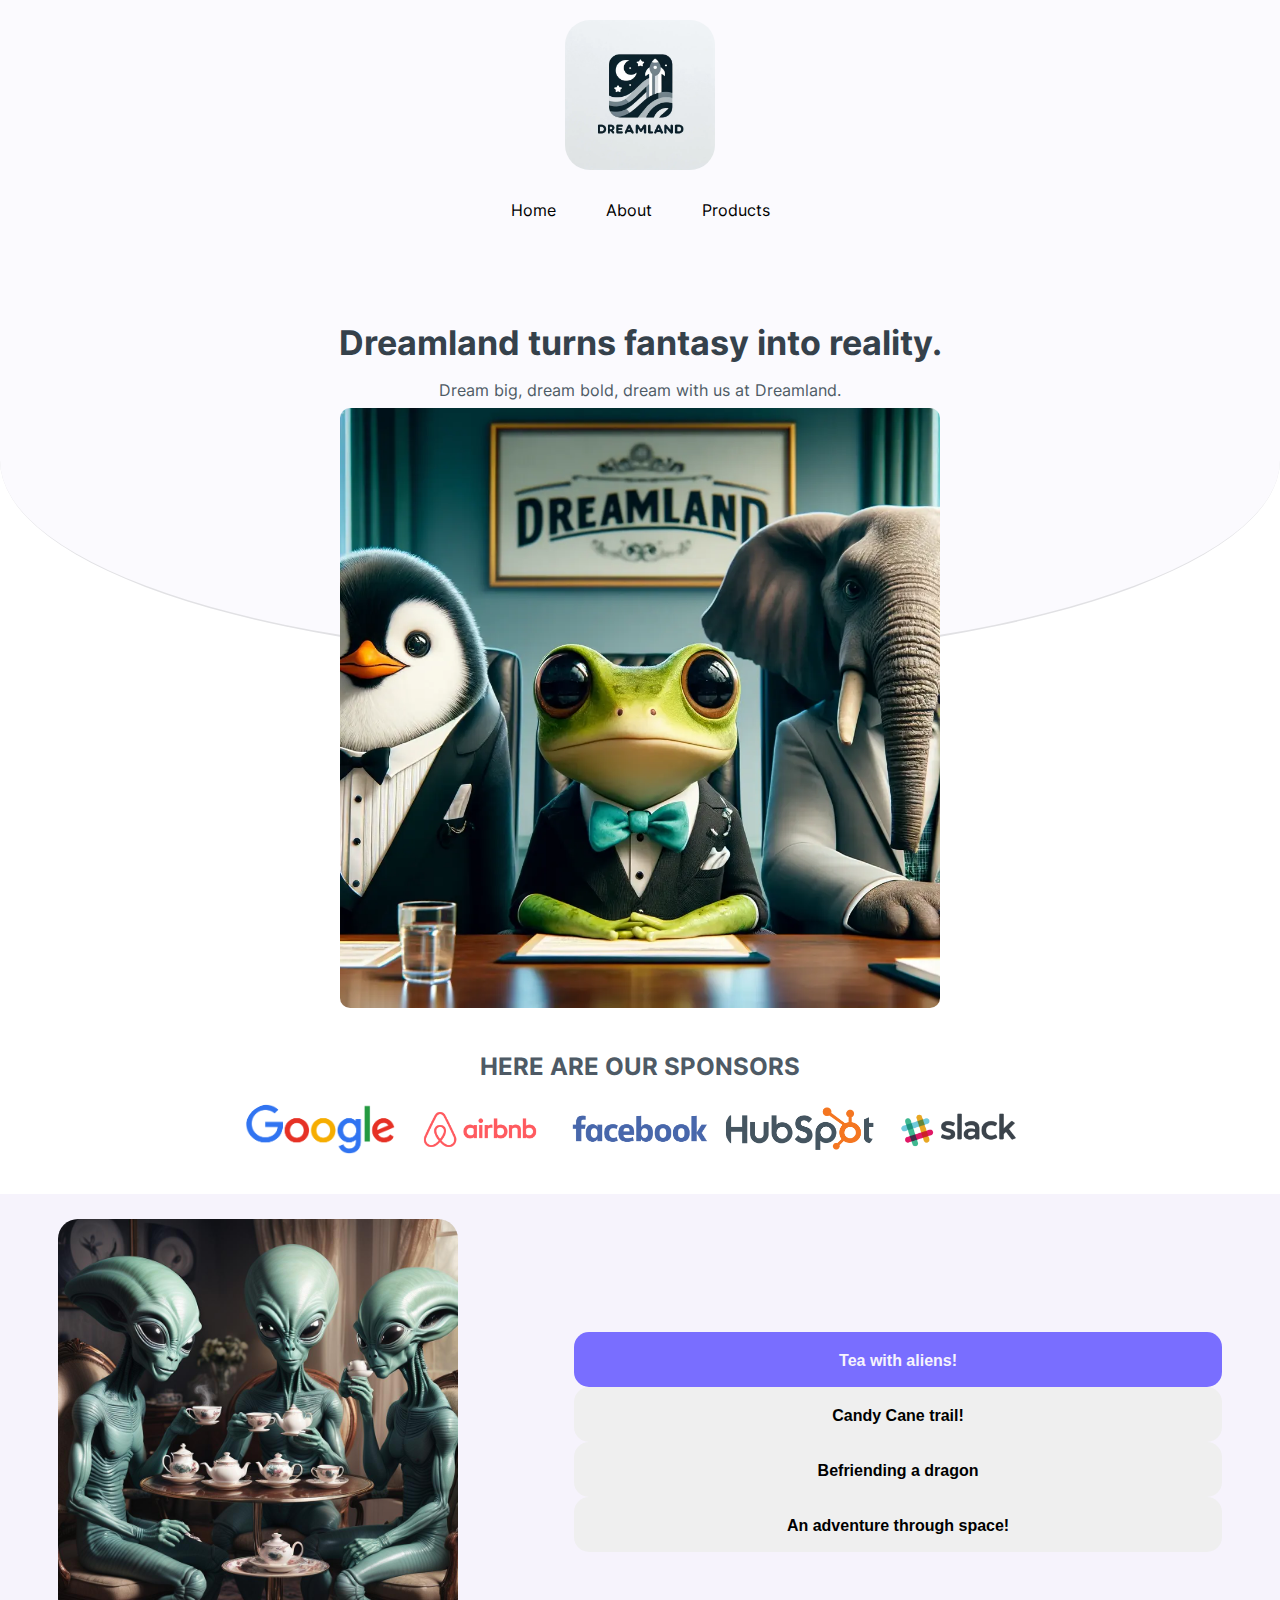
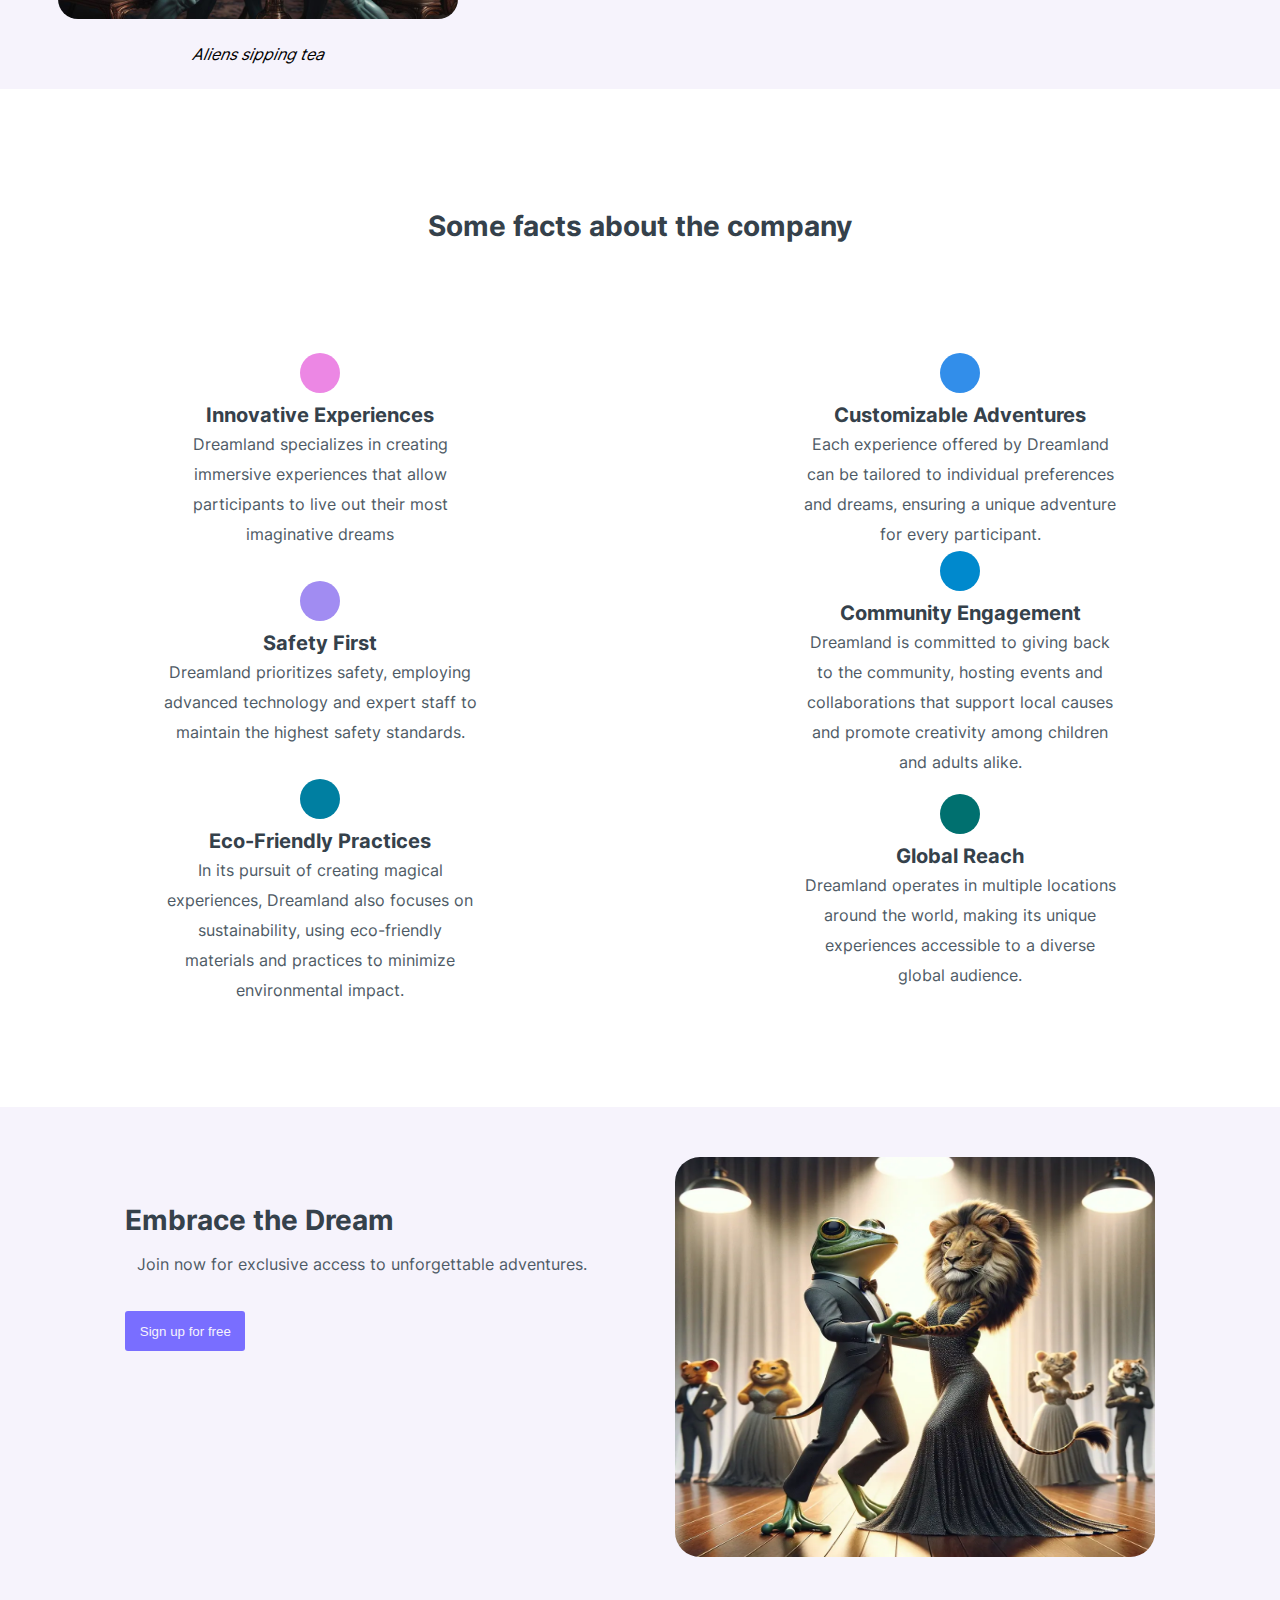
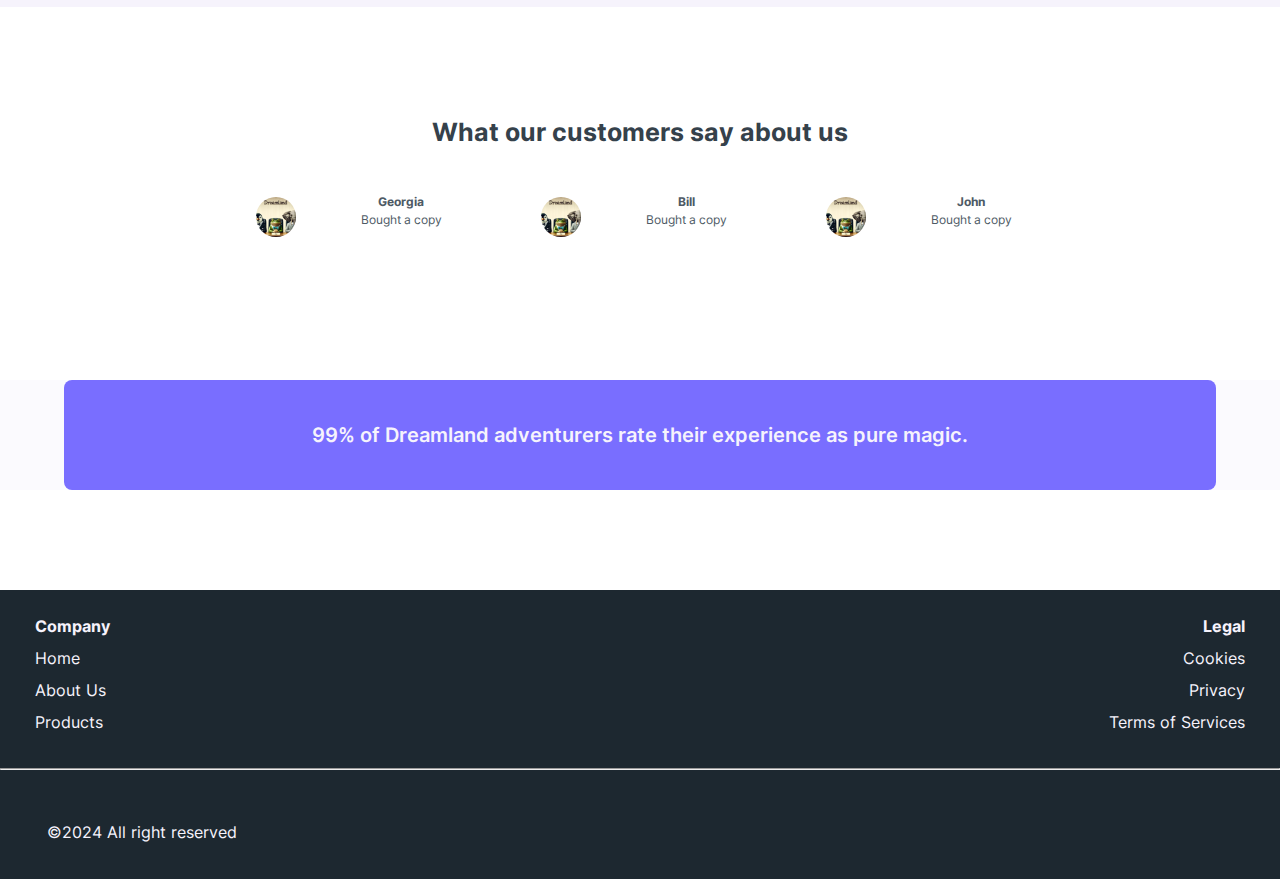
==== index.html @ b99cde4f "Merge branch 'main' into favicon" ====
<!DOCTYPE html>
<html lang="en">


<head>
	<meta charset="UTF-8" />
	<meta name="viewport" content="width=device-width, initial-scale=1.0" />
	<link rel="stylesheet" href="./css/global_style.css" />
	<title>Dream Generator</title>
	<!--Below is the CDN for font awesome-->
	<link rel="stylesheet" href="https://cdnjs.cloudflare.com/ajax/libs/font-awesome/6.5.2/css/all.min.css"
		integrity="sha512-SnH5WK+bZxgPHs44uWIX+LLJAJ9/2PkPKZ5QiAj6Ta86w+fsb2TkcmfRyVX3pBnMFcV7oQPJkl9QevSCWr3W6A=="
		crossorigin="anonymous" referrerpolicy="no-referrer" />
	<!-- linking icon -->
	<link rel="icon" type="image/x-ico" href="/assets/favicon/favicon.ico">
</head>

  <body>
    <div class="nav-container-desktop white-container">
      <img class="logo" src="./assets/images/logo.png" />
      <nav class="navbar">
        <ul class="navbar-link">
          <li><a href="index.html">Home</a></li>
          <li><a href="about.html">About</a></li>
          <li><a href="products.html">Products</a></li>
        </ul>
      </nav>
    </div>
    <div class="nav-container-mobile white-container">
      <img class="logo" src="./assets/images/logo.png" />
      <details>
        <summary class="menu-title">
          <i class="fa-solid fa-bars"></i>
        </summary>
        <nav class="navbar">
          <ul class="navbar-link">
            <li><a href="index.html" class="navbar-item">Home</a></li>
            <li><a href="about.html" class="navbar-item">About</a></li>
            <li><a href="products.html" class="navbar-item">Products</a></li>
          </ul>
        </nav>
      </details>
    </div>
    <div class="hero-container white-container">
      <h1>Dreamland turns fantasy into reality.</h1>
      <p>Dream big, dream bold, dream with us at Dreamland.</p>
      <img class="hero-img" src="./assets/images/header.jpg" />
    </div>
    <main>
      <section class="sponsors-container">
        <p><strong> HERE ARE OUR SPONSORS</strong></p>
        <div class="logos">
          <img
            class="logo-img"
            src="./assets/images/sponsors-pictures/google.png"
          />
          <img
            class="logo-img"
            src="./assets/images/sponsors-pictures/airbnb_logo.png"
          />
          <img
            class="logo-img"
            src="./assets/images/sponsors-pictures/facebook.png"
          />
          <img
            class="logo-img"
            src="./assets/images/sponsors-pictures/hubspot1.png"
          />
          <img
            class="logo-img"
            src="./assets/images/sponsors-pictures/slack_logo1.png"
          />
        </div>
      </section>
      <section class="services gray-container">
        <div class="display-services" id="display-services">
          <div
            class="service-details service-details-aliens currently-selected-service"
          >
            <img
              src="./assets/images/tabs-images/aliens-tea.jpg"
              alt="Aliens sipping tea"
            />
            <figcaption>Aliens sipping tea</figcaption>
          </div>
          <div class="service-details service-details-candy">
            <img
              src="./assets/images/tabs-images/candy-cane.jpg"
              alt="Candy cane trail"
            />
            <figcaption>Candy cane trail</figcaption>
          </div>
          <div class="service-details service-details-dragon">
            <img
              src="./assets/images/tabs-images/dragon.jpg"
              alt="Dinner with a dragon"
            />
            <figcaption>Dinner with a dragon</figcaption>
          </div>
          <div class="service-details service-details-spacerocket">
            <img
              src="./assets/images/tabs-images/spacerocket.jpg"
              alt="spacerocket"
            />
            <figcaption>A journey through space</figcaption>
          </div>
        </div>
        <div class="service-buttons">
          <button
            class="services-buttons currently-selected-button"
            id="aliens"
            value="aliens"
          >
            Tea with aliens!
          </button>
          <button class="services-buttons" id="candy" value="candy">
            Candy Cane trail!
          </button>
          <button class="services-buttons" id="dragon" value="dragon">
            Befriending a dragon
          </button>
          <button class="services-buttons" id="spacerocket" value="spacerocket">
            An adventure through space!
          </button>
        </div>
      </section>


		<section class="fact-container">
			<h2 class="fact-header">Some facts about the company</h2>

			<div id="facts-display"></div>
		</section>

		<section class="sign-up-container gray-container">
			<div class="sign-up-info">
				<h2>Embrace the Dream</h2>
				<p>Join now for exclusive access to unforgettable adventures.</p>
				<button class="btn sign-up-btn"> <a href="about.html#sectionID">Sign up for free</a></button>
			</div>
			<img class="sign-up-img" src="./assets/images/signup.webp" />
		</section>
		<section class="review-container">
			<h2 class="review-title">What our customers say about us</h2>
			<q class="review-quote">"Absolutely magical! Dreamland made my wildest dreams come true."</q>
			<div class="reviews">
				<div class="individual-reviews purple-top">
					<img class="review-img" src="./assets/images/penguin.jpg" />
					<div class="recent-purchase">
						<strong>
							<p class="review-name">Georgia</p>
						</strong>
						<p class="review-name-info">Bought a copy</p>
					</div>
				</div>
				<div class="individual-reviews">
					<img class="review-img" src="./assets/images/penguin.jpg" />
					<div class="recent-purchase">
						<strong>
							<p class="review-name">Bill</p>
						</strong>
						<p class="review-name-info">Bought a copy</p>
					</div>
				</div>
				<div class="individual-reviews">
					<img class="review-img" src="./assets/images/penguin.jpg" />
					<div class="recent-purchase">
						<strong>
							<p class="review-name">John</p>
						</strong>
						<p class="review-name-info">Bought a copy</p>
					</div>
				</div>
			</div>
		</section>
		<section class="statistics-container white-container">
			<p class="purple-container">
				99% of Dreamland adventurers rate their experience as pure magic.
			</p>
		</section>
	</main>
	<footer class="footer-mobile">
		<div class="footer-nav">
			<details class="footer-details">
				<summary class="footer-summary">Company</summary>
				<ul class="footer-list">
					<li><a href="index.html">Home</a></li>
					<li><a href="about.html">About Us</a></li>
					<li><a href="products.html">Products</a></li>
				</ul>
			</details>
		</div>
		<div class="legal">
			<details class="footer-details">
				<summary class="footer-summary">Legal</summary>
				<ul class="footer-list">
					<li>Cookies</li>
					<li>Privacy</li>
					<li>Terms of Services</li>
				</ul>
			</details>
		</div>
		<hr class="footer-hr" />
		<div class="copyright">
			<p>&copy2024 All right reserved</p>
		</div>
	</footer>
	<footer class="footer-desktop">
		<div class="top-footer">
			<div class="footer-nav">
				<ul>
					<li><strong>Company</strong></li>
					<li><a href="index.html">Home</a></li>
					<li><a href="about.html">About Us</a></li>
					<li><a href="products.html">Products</a></li>
				</ul>
			</div>
			<div class="legal">
				<ul>
					<li><strong>Legal</strong></li>
					<li>Cookies</li>
					<li>Privacy</li>
					<li>Terms of Services</li>
				</ul>
			</div>
		</div>
		<hr />
		<div class="bottom-footer">
			<div class="copyright">
				<p>&copy;2024 All right reserved</p>
			</div>
			<div class="socials">
				<i class="fa-brands fa-instagram"></i>
				<i class="fa-brands fa-dribbble"></i>
				<i class="fa-brands fa-twitter"></i>
				<i class="fa-brands fa-youtube"></i>
			</div>
		</div>
	</footer>
	<script src="./js/facts.js"></script>
	<script src="./js/tabs.js"></script>
</body>

</html>
---- css/global_style.css ----
@import url(footer.css);
@import url(header.css);
@import url(home/facts.css);
@import url(home/hero.css);
@import url(home/reviews.css);
@import url(home/service.css);
@import url(home/sign-up.css);
@import url(home/sponsors.css);
@import url(home/statictics.css);

@import url(about/company-description.css);
@import url(about/contact-form.css);
@import url(about/about-hero.css);

@import url(home/tabs.css);
@import url(products/products.css);

@font-face {
  font-family: "Inter";
  src: url("../assets/Inter/Inter-VariableFont_slnt\,wght.ttf")
    format("truetype");
}

:root {
  --cta-bg: #796eff;
  --cta-text-color: #f6f3fc;
  --heading-text-color: #35414b;
  --body-text-color: #4e5a65;
  --bg-header: #fbfafe;
  --bg-footer: #1d2830;
}

* {
  box-sizing: border-box;
  margin: 0;
  padding: 0;
}

body {
  font-family: "Inter";
}

h1,
h2,
h3 {
  color: var(--heading-text-color);
}

h1 {
  font-size: 34px;
}

h2 {
  font-size: 28px;
}

h3 {
  font-size: 20px;
}

p {
  color: var(--body-text-color);
}

.btn {
  background-color: var(--cta-bg);
  color: var(--cta-text-color);
  padding: 8px;
  border-radius: 3px;
  border: none;
  cursor: pointer;
}

.btn:hover {
  scale: 1.1;
}
.btn:active {
  opacity: 60;
}

.white-container {
  background-color: var(--bg-header);
}

.gray-container {
  background-color: var(--cta-text-color);
}

footer {
  background-color: var(--bg-footer);
  color: var(--cta-text-color);
}

.copyright p {
  color: var(--cta-text-color);
}

img {
  border-radius: 25px;
}

ol,
ul {
  list-style: none;
}

input {
  padding: 20px;
  border-radius: 2px;
  border: 1px solid var(--body-text-color);
}

/* input::placeholder {
  color: var(--cta-text-color);
} */

a,
a:visited,
a:hover,
a:focus,
a:active {
  text-decoration: none;
  color: inherit;
}
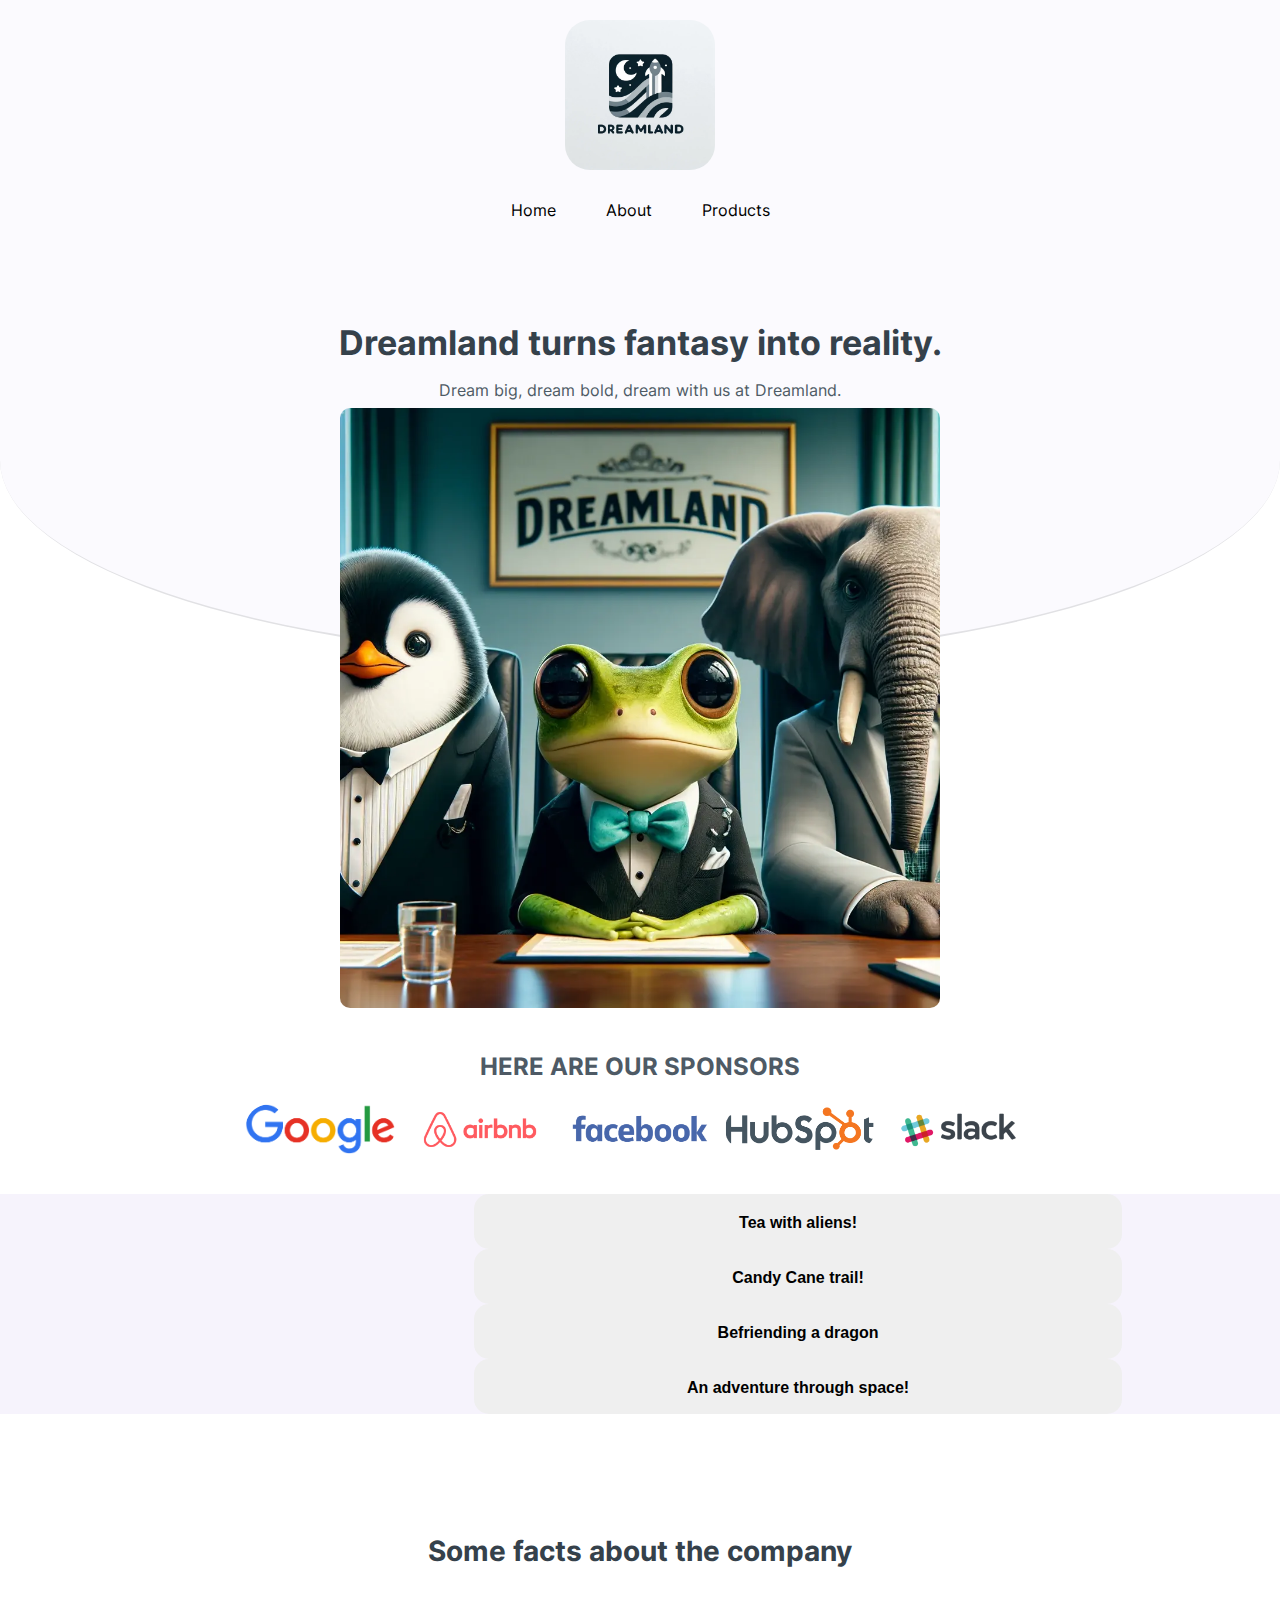
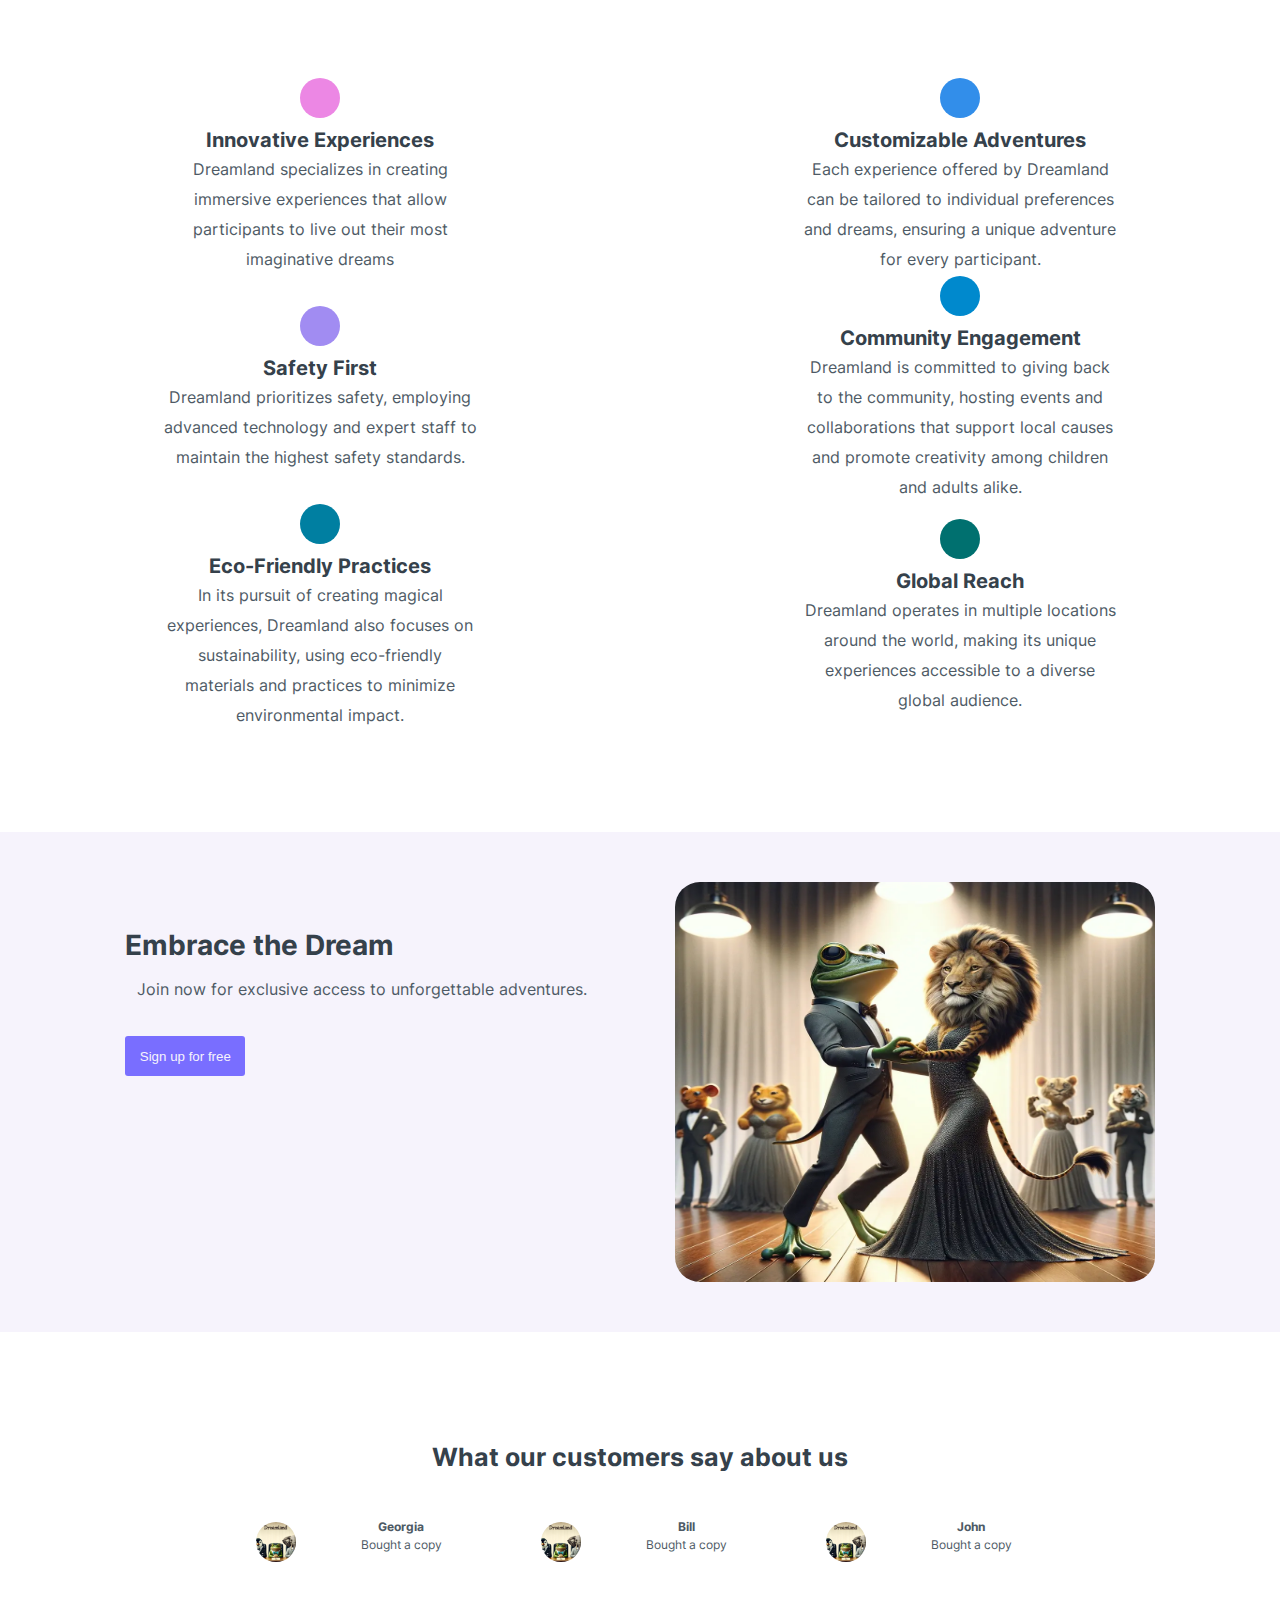
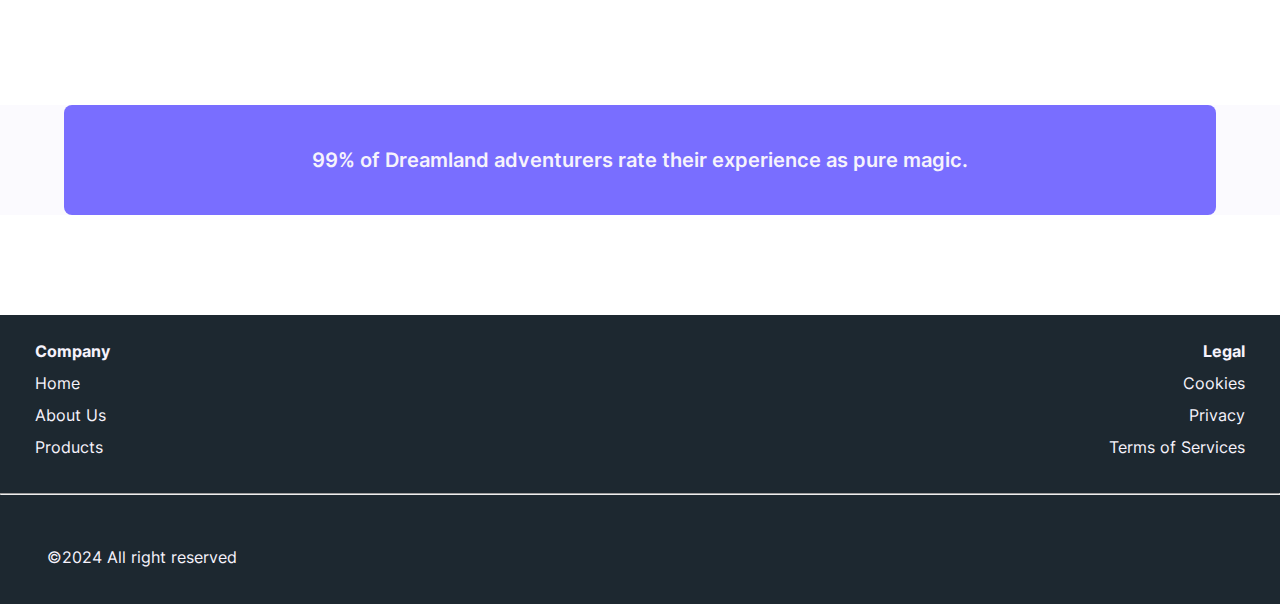
==== commit eb8aa623: "favicon added" ====
--- a/index.html
+++ b/index.html
@@ -1,6 +1,5 @@
 <!DOCTYPE html>
 <html lang="en">
-
 
 <head>
 	<meta charset="UTF-8" />
@@ -12,119 +11,85 @@
 		integrity="sha512-SnH5WK+bZxgPHs44uWIX+LLJAJ9/2PkPKZ5QiAj6Ta86w+fsb2TkcmfRyVX3pBnMFcV7oQPJkl9QevSCWr3W6A=="
 		crossorigin="anonymous" referrerpolicy="no-referrer" />
 	<!-- linking icon -->
-	<link rel="icon" type="image/x-ico" href="/assets/favicon/favicon.ico">
+	<link rel="icon" type="image/x-ico" href="./assets/favicon/favicon.ico">
 </head>
 
-  <body>
-    <div class="nav-container-desktop white-container">
-      <img class="logo" src="./assets/images/logo.png" />
-      <nav class="navbar">
-        <ul class="navbar-link">
-          <li><a href="index.html">Home</a></li>
-          <li><a href="about.html">About</a></li>
-          <li><a href="products.html">Products</a></li>
-        </ul>
-      </nav>
-    </div>
-    <div class="nav-container-mobile white-container">
-      <img class="logo" src="./assets/images/logo.png" />
-      <details>
-        <summary class="menu-title">
-          <i class="fa-solid fa-bars"></i>
-        </summary>
-        <nav class="navbar">
-          <ul class="navbar-link">
-            <li><a href="index.html" class="navbar-item">Home</a></li>
-            <li><a href="about.html" class="navbar-item">About</a></li>
-            <li><a href="products.html" class="navbar-item">Products</a></li>
-          </ul>
-        </nav>
-      </details>
-    </div>
-    <div class="hero-container white-container">
-      <h1>Dreamland turns fantasy into reality.</h1>
-      <p>Dream big, dream bold, dream with us at Dreamland.</p>
-      <img class="hero-img" src="./assets/images/header.jpg" />
-    </div>
-    <main>
-      <section class="sponsors-container">
-        <p><strong> HERE ARE OUR SPONSORS</strong></p>
-        <div class="logos">
-          <img
-            class="logo-img"
-            src="./assets/images/sponsors-pictures/google.png"
-          />
-          <img
-            class="logo-img"
-            src="./assets/images/sponsors-pictures/airbnb_logo.png"
-          />
-          <img
-            class="logo-img"
-            src="./assets/images/sponsors-pictures/facebook.png"
-          />
-          <img
-            class="logo-img"
-            src="./assets/images/sponsors-pictures/hubspot1.png"
-          />
-          <img
-            class="logo-img"
-            src="./assets/images/sponsors-pictures/slack_logo1.png"
-          />
-        </div>
-      </section>
-      <section class="services gray-container">
-        <div class="display-services" id="display-services">
-          <div
-            class="service-details service-details-aliens currently-selected-service"
-          >
-            <img
-              src="./assets/images/tabs-images/aliens-tea.jpg"
-              alt="Aliens sipping tea"
-            />
-            <figcaption>Aliens sipping tea</figcaption>
-          </div>
-          <div class="service-details service-details-candy">
-            <img
-              src="./assets/images/tabs-images/candy-cane.jpg"
-              alt="Candy cane trail"
-            />
-            <figcaption>Candy cane trail</figcaption>
-          </div>
-          <div class="service-details service-details-dragon">
-            <img
-              src="./assets/images/tabs-images/dragon.jpg"
-              alt="Dinner with a dragon"
-            />
-            <figcaption>Dinner with a dragon</figcaption>
-          </div>
-          <div class="service-details service-details-spacerocket">
-            <img
-              src="./assets/images/tabs-images/spacerocket.jpg"
-              alt="spacerocket"
-            />
-            <figcaption>A journey through space</figcaption>
-          </div>
-        </div>
-        <div class="service-buttons">
-          <button
-            class="services-buttons currently-selected-button"
-            id="aliens"
-            value="aliens"
-          >
-            Tea with aliens!
-          </button>
-          <button class="services-buttons" id="candy" value="candy">
-            Candy Cane trail!
-          </button>
-          <button class="services-buttons" id="dragon" value="dragon">
-            Befriending a dragon
-          </button>
-          <button class="services-buttons" id="spacerocket" value="spacerocket">
-            An adventure through space!
-          </button>
-        </div>
-      </section>
-
+<body>
+	<div class="nav-container-desktop white-container">
+		<img class="logo" src="./assets/images/logo.png" />
+		<nav class="navbar">
+			<ul class="navbar-link">
+				<li><a href="index.html">Home</a></li>
+				<li><a href="about.html">About</a></li>
+				<li><a href="products.html">Products</a></li>
+			</ul>
+		</nav>
+	</div>
+	<div class="nav-container-mobile white-container">
+		<img class="logo" src="./assets/images/logo.png" />
+		<details>
+			<summary class="menu-title">
+				<i class="fa-solid fa-bars"></i>
+			</summary>
+			<nav class="navbar">
+				<ul class="navbar-link">
+					<li><a href="index.html" class="navbar-item">Home</a></li>
+					<li><a href="about.html" class="navbar-item">About</a></li>
+					<li><a href="products.html" class="navbar-item">Products</a></li>
+				</ul>
+			</nav>
+		</details>
+	</div>
+	<div class="hero-container white-container">
+		<h1>Dreamland turns fantasy into reality.</h1>
+		<p>Dream big, dream bold, dream with us at Dreamland.</p>
+		<img class="hero-img" src="./assets/images/header.jpg" />
+	</div>
+	<main>
+		<section class="sponsors-container">
+			<p><strong> HERE ARE OUR SPONSORS</strong></p>
+			<div class="logos">
+				<img class="logo-img" src="./assets/images/sponsors-pictures/google.png" />
+				<img class="logo-img" src="./assets/images/sponsors-pictures/airbnb_logo.png" />
+				<img class="logo-img" src="./assets/images/sponsors-pictures/facebook.png" />
+				<img class="logo-img" src="./assets/images/sponsors-pictures/hubspot1.png" />
+				<img class="logo-img" src="./assets/images/sponsors-pictures/slack_logo1.png" />
+			</div>
+		</section>
+		<section class="services gray-container">
+			<div class="display-services" id="display-services">
+				<div class="service-details service-details-aliens">
+					<img src="./assets/images/tabs-images/aliens-tea.jpg" alt="Aliens sipping tea" />
+					<figcaption>Aliens sipping tea</figcaption>
+				</div>
+				<div class="service-details service-details-candy">
+					<img src="./assets/images/tabs-images/candy-cane.jpg" alt="Candy cane trail" />
+					<figcaption>Candy cane trail</figcaption>
+				</div>
+				<div class="service-details service-details-dragon">
+					<img src="./assets/images/tabs-images/dragon.jpg" alt="Dinner with a dragon" />
+					<figcaption>Dinner with a dragon</figcaption>
+				</div>
+				<div class="service-details service-details-spacerocket">
+					<img src="./assets/images/tabs-images/spacerocket.jpg" alt="spacerocket" />
+					<figcaption>A journey through space</figcaption>
+				</div>
+			</div>
+			<div class="service-buttons">
+				<button class="services-buttons" id="aliens" value="aliens">
+					Tea with aliens!
+				</button>
+				<button class="services-buttons" id="candy" value="candy">
+					Candy Cane trail!
+				</button>
+				<button class="services-buttons" id="dragon" value="dragon">
+					Befriending a dragon
+				</button>
+				<button class="services-buttons" id="spacerocket" value="spacerocket">
+					An adventure through space!
+				</button>
+			</div>
+		</section>
 
 		<section class="fact-container">
 			<h2 class="fact-header">Some facts about the company</h2>
@@ -241,5 +206,4 @@
 	<script src="./js/tabs.js"></script>
 </body>
 
-</html>
-
+</html>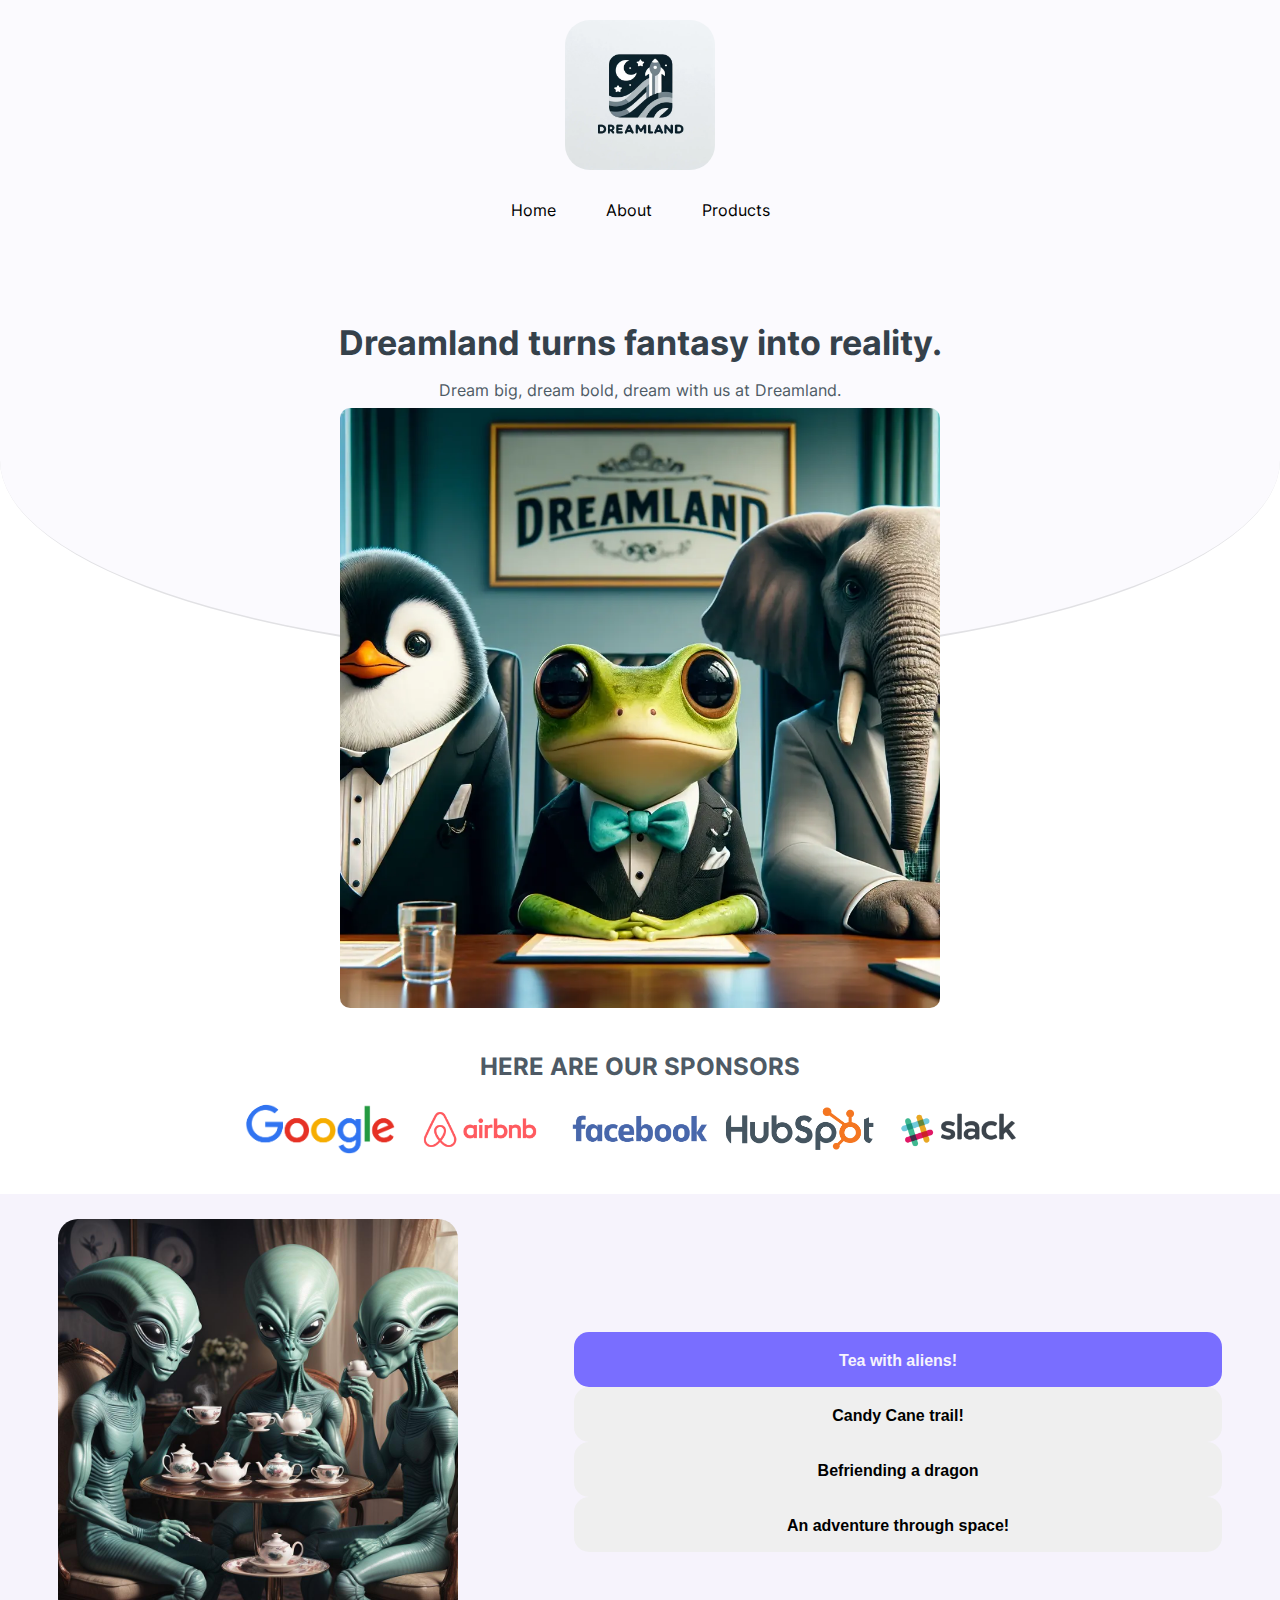
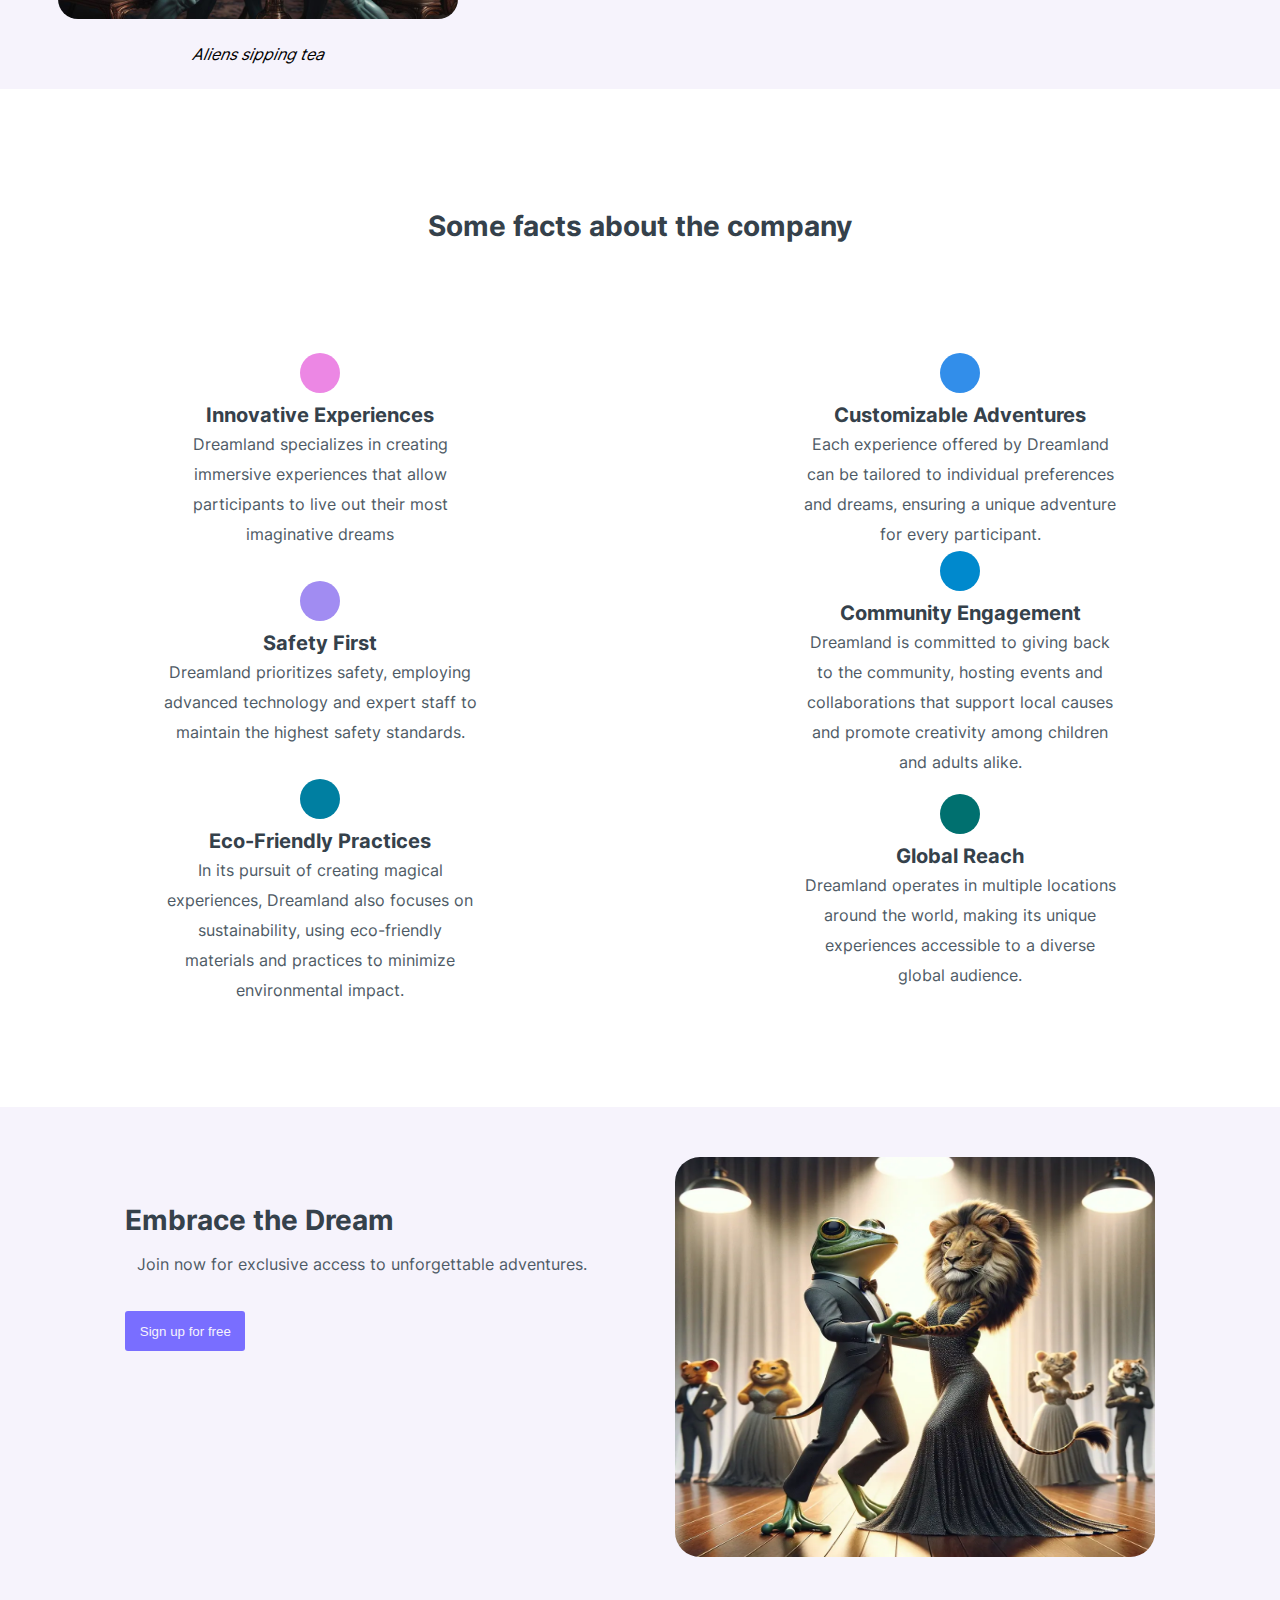
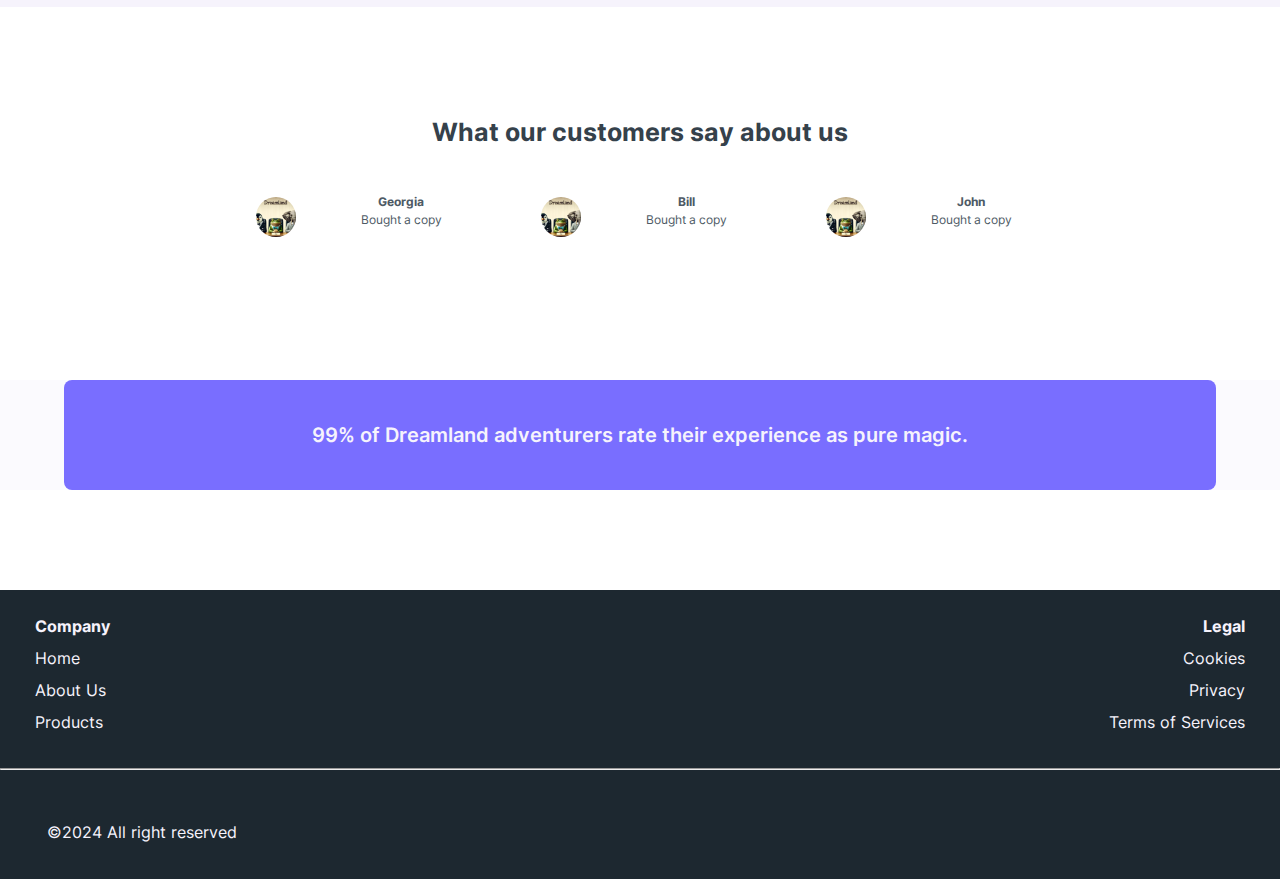
==== commit 4e65f87e: "Merge pull request #48 from technative-academy/favicon" ====
--- a/index.html
+++ b/index.html
@@ -1,5 +1,6 @@
 <!DOCTYPE html>
 <html lang="en">
+
 
 <head>
 	<meta charset="UTF-8" />
@@ -14,82 +15,116 @@
 	<link rel="icon" type="image/x-ico" href="./assets/favicon/favicon.ico">
 </head>
 
-<body>
-	<div class="nav-container-desktop white-container">
-		<img class="logo" src="./assets/images/logo.png" />
-		<nav class="navbar">
-			<ul class="navbar-link">
-				<li><a href="index.html">Home</a></li>
-				<li><a href="about.html">About</a></li>
-				<li><a href="products.html">Products</a></li>
-			</ul>
-		</nav>
-	</div>
-	<div class="nav-container-mobile white-container">
-		<img class="logo" src="./assets/images/logo.png" />
-		<details>
-			<summary class="menu-title">
-				<i class="fa-solid fa-bars"></i>
-			</summary>
-			<nav class="navbar">
-				<ul class="navbar-link">
-					<li><a href="index.html" class="navbar-item">Home</a></li>
-					<li><a href="about.html" class="navbar-item">About</a></li>
-					<li><a href="products.html" class="navbar-item">Products</a></li>
-				</ul>
-			</nav>
-		</details>
-	</div>
-	<div class="hero-container white-container">
-		<h1>Dreamland turns fantasy into reality.</h1>
-		<p>Dream big, dream bold, dream with us at Dreamland.</p>
-		<img class="hero-img" src="./assets/images/header.jpg" />
-	</div>
-	<main>
-		<section class="sponsors-container">
-			<p><strong> HERE ARE OUR SPONSORS</strong></p>
-			<div class="logos">
-				<img class="logo-img" src="./assets/images/sponsors-pictures/google.png" />
-				<img class="logo-img" src="./assets/images/sponsors-pictures/airbnb_logo.png" />
-				<img class="logo-img" src="./assets/images/sponsors-pictures/facebook.png" />
-				<img class="logo-img" src="./assets/images/sponsors-pictures/hubspot1.png" />
-				<img class="logo-img" src="./assets/images/sponsors-pictures/slack_logo1.png" />
-			</div>
-		</section>
-		<section class="services gray-container">
-			<div class="display-services" id="display-services">
-				<div class="service-details service-details-aliens">
-					<img src="./assets/images/tabs-images/aliens-tea.jpg" alt="Aliens sipping tea" />
-					<figcaption>Aliens sipping tea</figcaption>
-				</div>
-				<div class="service-details service-details-candy">
-					<img src="./assets/images/tabs-images/candy-cane.jpg" alt="Candy cane trail" />
-					<figcaption>Candy cane trail</figcaption>
-				</div>
-				<div class="service-details service-details-dragon">
-					<img src="./assets/images/tabs-images/dragon.jpg" alt="Dinner with a dragon" />
-					<figcaption>Dinner with a dragon</figcaption>
-				</div>
-				<div class="service-details service-details-spacerocket">
-					<img src="./assets/images/tabs-images/spacerocket.jpg" alt="spacerocket" />
-					<figcaption>A journey through space</figcaption>
-				</div>
-			</div>
-			<div class="service-buttons">
-				<button class="services-buttons" id="aliens" value="aliens">
-					Tea with aliens!
-				</button>
-				<button class="services-buttons" id="candy" value="candy">
-					Candy Cane trail!
-				</button>
-				<button class="services-buttons" id="dragon" value="dragon">
-					Befriending a dragon
-				</button>
-				<button class="services-buttons" id="spacerocket" value="spacerocket">
-					An adventure through space!
-				</button>
-			</div>
-		</section>
+  <body>
+    <div class="nav-container-desktop white-container">
+      <img class="logo" src="./assets/images/logo.png" />
+      <nav class="navbar">
+        <ul class="navbar-link">
+          <li><a href="index.html">Home</a></li>
+          <li><a href="about.html">About</a></li>
+          <li><a href="products.html">Products</a></li>
+        </ul>
+      </nav>
+    </div>
+    <div class="nav-container-mobile white-container">
+      <img class="logo" src="./assets/images/logo.png" />
+      <details>
+        <summary class="menu-title">
+          <i class="fa-solid fa-bars"></i>
+        </summary>
+        <nav class="navbar">
+          <ul class="navbar-link">
+            <li><a href="index.html" class="navbar-item">Home</a></li>
+            <li><a href="about.html" class="navbar-item">About</a></li>
+            <li><a href="products.html" class="navbar-item">Products</a></li>
+          </ul>
+        </nav>
+      </details>
+    </div>
+    <div class="hero-container white-container">
+      <h1>Dreamland turns fantasy into reality.</h1>
+      <p>Dream big, dream bold, dream with us at Dreamland.</p>
+      <img class="hero-img" src="./assets/images/header.jpg" />
+    </div>
+    <main>
+      <section class="sponsors-container">
+        <p><strong> HERE ARE OUR SPONSORS</strong></p>
+        <div class="logos">
+          <img
+            class="logo-img"
+            src="./assets/images/sponsors-pictures/google.png"
+          />
+          <img
+            class="logo-img"
+            src="./assets/images/sponsors-pictures/airbnb_logo.png"
+          />
+          <img
+            class="logo-img"
+            src="./assets/images/sponsors-pictures/facebook.png"
+          />
+          <img
+            class="logo-img"
+            src="./assets/images/sponsors-pictures/hubspot1.png"
+          />
+          <img
+            class="logo-img"
+            src="./assets/images/sponsors-pictures/slack_logo1.png"
+          />
+        </div>
+      </section>
+      <section class="services gray-container">
+        <div class="display-services" id="display-services">
+          <div
+            class="service-details service-details-aliens currently-selected-service"
+          >
+            <img
+              src="./assets/images/tabs-images/aliens-tea.jpg"
+              alt="Aliens sipping tea"
+            />
+            <figcaption>Aliens sipping tea</figcaption>
+          </div>
+          <div class="service-details service-details-candy">
+            <img
+              src="./assets/images/tabs-images/candy-cane.jpg"
+              alt="Candy cane trail"
+            />
+            <figcaption>Candy cane trail</figcaption>
+          </div>
+          <div class="service-details service-details-dragon">
+            <img
+              src="./assets/images/tabs-images/dragon.jpg"
+              alt="Dinner with a dragon"
+            />
+            <figcaption>Dinner with a dragon</figcaption>
+          </div>
+          <div class="service-details service-details-spacerocket">
+            <img
+              src="./assets/images/tabs-images/spacerocket.jpg"
+              alt="spacerocket"
+            />
+            <figcaption>A journey through space</figcaption>
+          </div>
+        </div>
+        <div class="service-buttons">
+          <button
+            class="services-buttons currently-selected-button"
+            id="aliens"
+            value="aliens"
+          >
+            Tea with aliens!
+          </button>
+          <button class="services-buttons" id="candy" value="candy">
+            Candy Cane trail!
+          </button>
+          <button class="services-buttons" id="dragon" value="dragon">
+            Befriending a dragon
+          </button>
+          <button class="services-buttons" id="spacerocket" value="spacerocket">
+            An adventure through space!
+          </button>
+        </div>
+      </section>
+
 
 		<section class="fact-container">
 			<h2 class="fact-header">Some facts about the company</h2>
@@ -206,4 +241,5 @@
 	<script src="./js/tabs.js"></script>
 </body>
 
-</html>+</html>
+
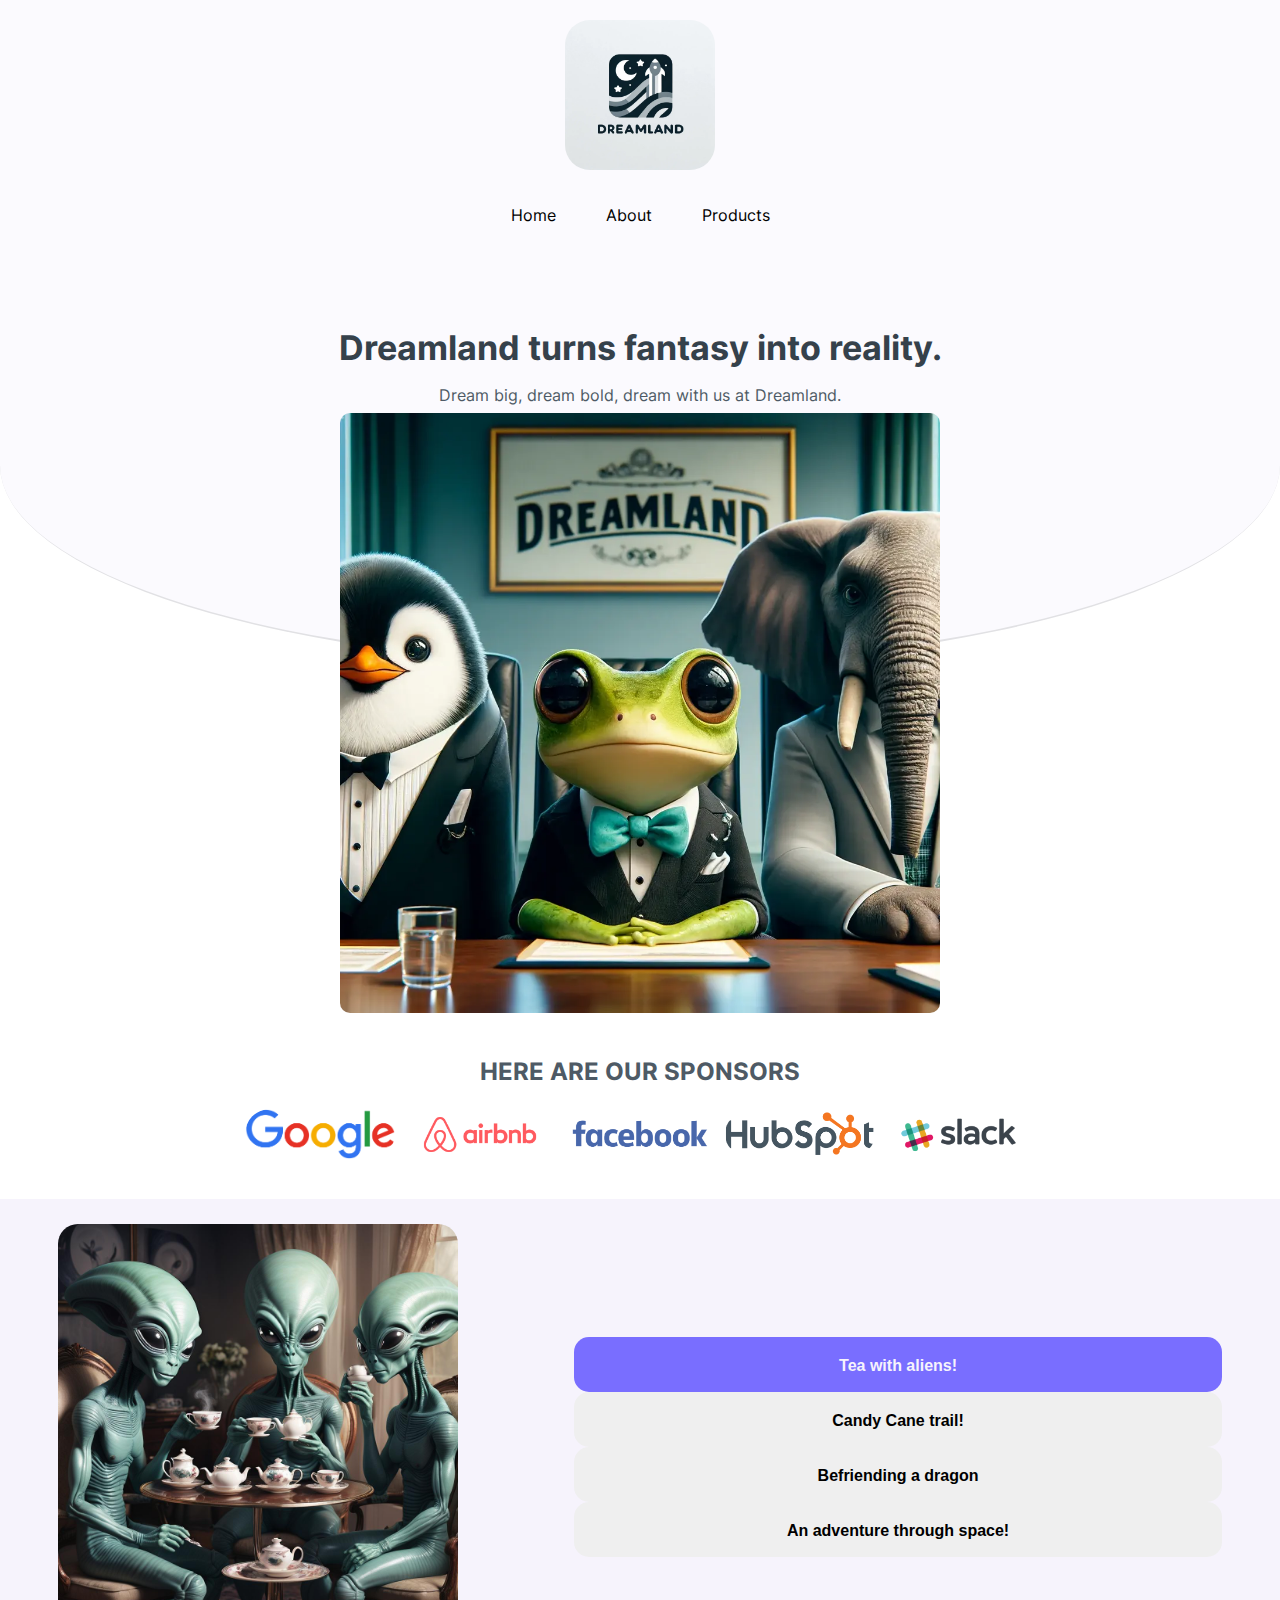
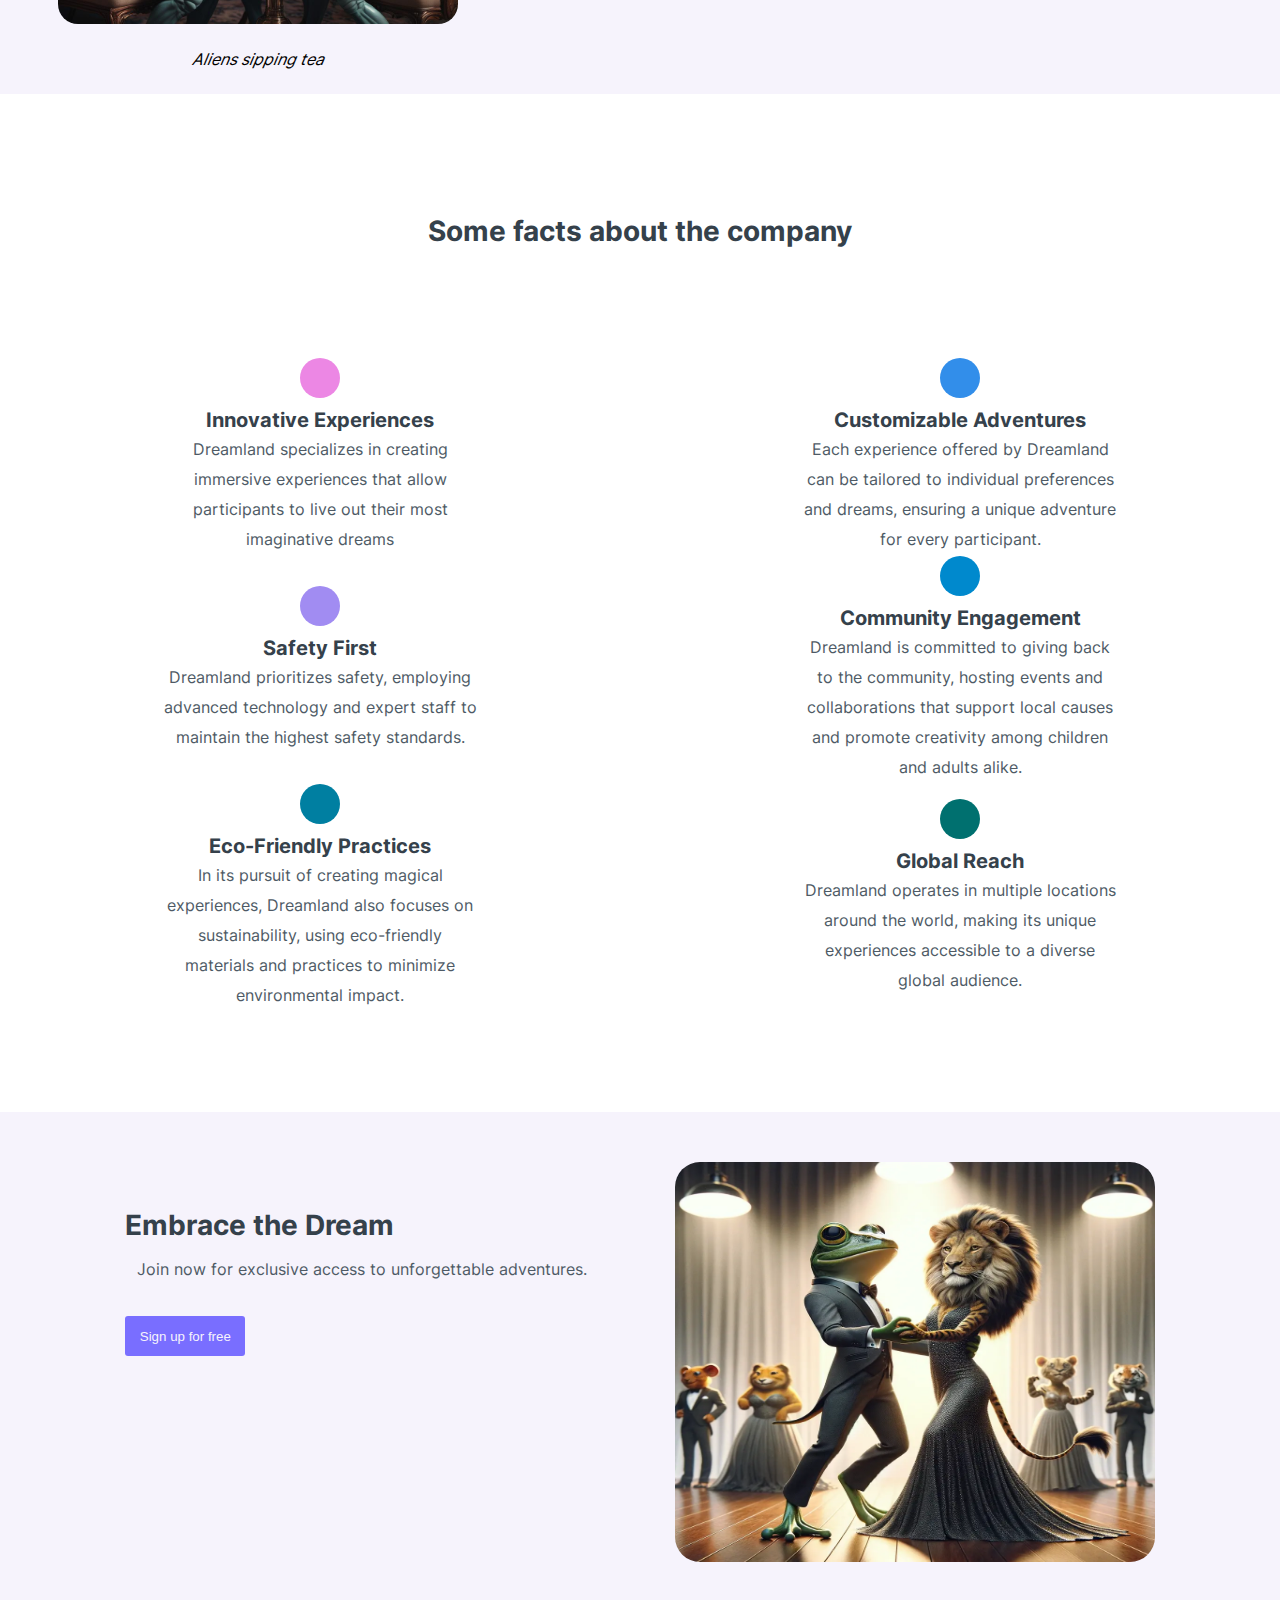
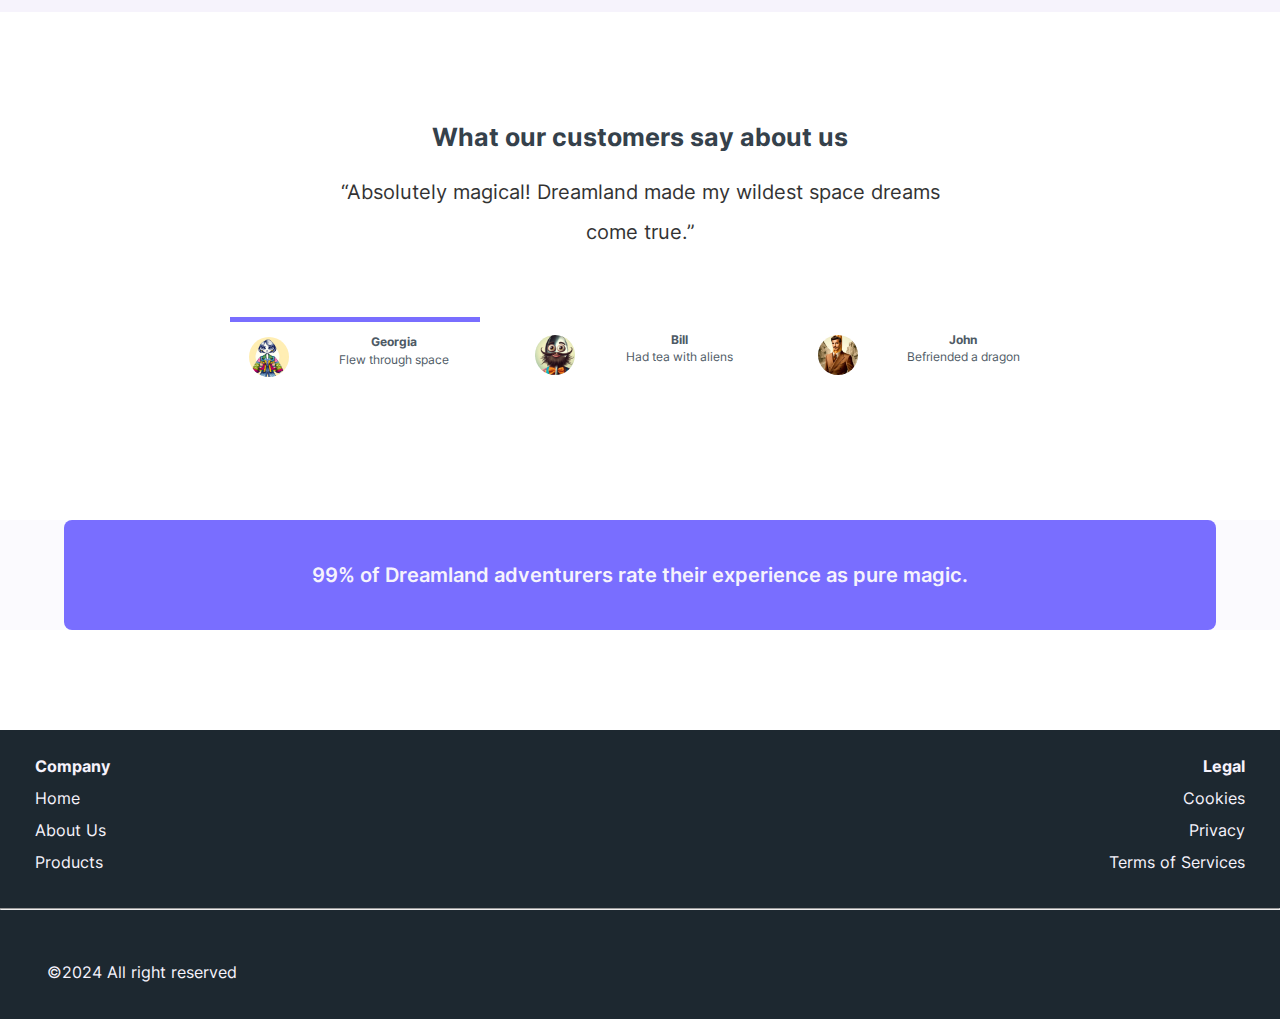
==== commit 4e71c447: "add links to logo and fix inputs" ====
--- a/index.html
+++ b/index.html
@@ -1,23 +1,26 @@
 <!DOCTYPE html>
 <html lang="en">
-
-
-<head>
-	<meta charset="UTF-8" />
-	<meta name="viewport" content="width=device-width, initial-scale=1.0" />
-	<link rel="stylesheet" href="./css/global_style.css" />
-	<title>Dream Generator</title>
-	<!--Below is the CDN for font awesome-->
-	<link rel="stylesheet" href="https://cdnjs.cloudflare.com/ajax/libs/font-awesome/6.5.2/css/all.min.css"
-		integrity="sha512-SnH5WK+bZxgPHs44uWIX+LLJAJ9/2PkPKZ5QiAj6Ta86w+fsb2TkcmfRyVX3pBnMFcV7oQPJkl9QevSCWr3W6A=="
-		crossorigin="anonymous" referrerpolicy="no-referrer" />
-	<!-- linking icon -->
-	<link rel="icon" type="image/x-ico" href="./assets/favicon/favicon.ico">
-</head>
+  <head>
+    <meta charset="UTF-8" />
+    <meta name="viewport" content="width=device-width, initial-scale=1.0" />
+    <link rel="stylesheet" href="./css/global_style.css" />
+    <title>Dream Generator</title>
+    <!--Below is the CDN for font awesome-->
+    <link
+      rel="stylesheet"
+      href="https://cdnjs.cloudflare.com/ajax/libs/font-awesome/6.5.2/css/all.min.css"
+      integrity="sha512-SnH5WK+bZxgPHs44uWIX+LLJAJ9/2PkPKZ5QiAj6Ta86w+fsb2TkcmfRyVX3pBnMFcV7oQPJkl9QevSCWr3W6A=="
+      crossorigin="anonymous"
+      referrerpolicy="no-referrer"
+    />
+    <!-- Js files below -->
+  </head>
 
   <body>
     <div class="nav-container-desktop white-container">
-      <img class="logo" src="./assets/images/logo.png" />
+      <a class="logo-link" href="./index.html"
+        ><img class="logo" src="./assets/images/logo.png"
+      /></a>
       <nav class="navbar">
         <ul class="navbar-link">
           <li><a href="index.html">Home</a></li>
@@ -125,121 +128,134 @@
         </div>
       </section>
 
-
-		<section class="fact-container">
-			<h2 class="fact-header">Some facts about the company</h2>
-
-			<div id="facts-display"></div>
-		</section>
-
-		<section class="sign-up-container gray-container">
-			<div class="sign-up-info">
-				<h2>Embrace the Dream</h2>
-				<p>Join now for exclusive access to unforgettable adventures.</p>
-				<button class="btn sign-up-btn"> <a href="about.html#sectionID">Sign up for free</a></button>
-			</div>
-			<img class="sign-up-img" src="./assets/images/signup.webp" />
-		</section>
-		<section class="review-container">
-			<h2 class="review-title">What our customers say about us</h2>
-			<q class="review-quote">"Absolutely magical! Dreamland made my wildest dreams come true."</q>
-			<div class="reviews">
-				<div class="individual-reviews purple-top">
-					<img class="review-img" src="./assets/images/penguin.jpg" />
-					<div class="recent-purchase">
-						<strong>
-							<p class="review-name">Georgia</p>
-						</strong>
-						<p class="review-name-info">Bought a copy</p>
-					</div>
-				</div>
-				<div class="individual-reviews">
-					<img class="review-img" src="./assets/images/penguin.jpg" />
-					<div class="recent-purchase">
-						<strong>
-							<p class="review-name">Bill</p>
-						</strong>
-						<p class="review-name-info">Bought a copy</p>
-					</div>
-				</div>
-				<div class="individual-reviews">
-					<img class="review-img" src="./assets/images/penguin.jpg" />
-					<div class="recent-purchase">
-						<strong>
-							<p class="review-name">John</p>
-						</strong>
-						<p class="review-name-info">Bought a copy</p>
-					</div>
-				</div>
-			</div>
-		</section>
-		<section class="statistics-container white-container">
-			<p class="purple-container">
-				99% of Dreamland adventurers rate their experience as pure magic.
-			</p>
-		</section>
-	</main>
-	<footer class="footer-mobile">
-		<div class="footer-nav">
-			<details class="footer-details">
-				<summary class="footer-summary">Company</summary>
-				<ul class="footer-list">
-					<li><a href="index.html">Home</a></li>
-					<li><a href="about.html">About Us</a></li>
-					<li><a href="products.html">Products</a></li>
-				</ul>
-			</details>
-		</div>
-		<div class="legal">
-			<details class="footer-details">
-				<summary class="footer-summary">Legal</summary>
-				<ul class="footer-list">
-					<li>Cookies</li>
-					<li>Privacy</li>
-					<li>Terms of Services</li>
-				</ul>
-			</details>
-		</div>
-		<hr class="footer-hr" />
-		<div class="copyright">
-			<p>&copy2024 All right reserved</p>
-		</div>
-	</footer>
-	<footer class="footer-desktop">
-		<div class="top-footer">
-			<div class="footer-nav">
-				<ul>
-					<li><strong>Company</strong></li>
-					<li><a href="index.html">Home</a></li>
-					<li><a href="about.html">About Us</a></li>
-					<li><a href="products.html">Products</a></li>
-				</ul>
-			</div>
-			<div class="legal">
-				<ul>
-					<li><strong>Legal</strong></li>
-					<li>Cookies</li>
-					<li>Privacy</li>
-					<li>Terms of Services</li>
-				</ul>
-			</div>
-		</div>
-		<hr />
-		<div class="bottom-footer">
-			<div class="copyright">
-				<p>&copy;2024 All right reserved</p>
-			</div>
-			<div class="socials">
-				<i class="fa-brands fa-instagram"></i>
-				<i class="fa-brands fa-dribbble"></i>
-				<i class="fa-brands fa-twitter"></i>
-				<i class="fa-brands fa-youtube"></i>
-			</div>
-		</div>
-	</footer>
-	<script src="./js/facts.js"></script>
-	<script src="./js/tabs.js"></script>
-</body>
-
+      <section class="fact-container">
+        <h2 class="fact-header">Some facts about the company</h2>
+
+        <div id="facts-display"></div>
+      </section>
+
+      <section class="sign-up-container gray-container">
+        <div class="sign-up-info">
+          <h2>Embrace the Dream</h2>
+          <p>Join now for exclusive access to unforgettable adventures.</p>
+          <button class="btn sign-up-btn">
+            <a href="about.html#sectionID">Sign up for free</a>
+          </button>
+        </div>
+        <img class="sign-up-img" src="./assets/images/signup.webp" />
+      </section>
+      <section class="review-container">
+        <h2 class="review-title">What our customers say about us</h2>
+        <q class="review-quote review-details-georgia currently-selected-review"
+          >Absolutely magical! Dreamland made my wildest space dreams come
+          true.</q
+        >
+        <q class="review-quote review-details-bill"
+          >Dreamland crafted an unforgettable extraterrestial tea party and
+          turned my wildest dreams into reality.</q
+        >
+        <q class="review-quote review-details-john"
+          >Dreamland is a gateway to endless possibilities. My dragon encounter
+          was simply magical.</q
+        >
+        <div class="reviews">
+          <div
+            class="individual-reviews review-details-georgia currently-selected-review-button"
+          >
+            <img class="review-img" src="./assets/images/georgia.webp" />
+            <div class="recent-purchase">
+              <strong>
+                <p class="review-name">Georgia</p>
+              </strong>
+              <p class="review-name-info">Flew through space</p>
+            </div>
+          </div>
+          <div class="individual-reviews review-details-bill">
+            <img class="review-img" src="./assets/images/spoonman.webp" />
+            <div class="recent-purchase">
+              <strong>
+                <p class="review-name">Bill</p>
+              </strong>
+              <p class="review-name-info">Had tea with aliens</p>
+            </div>
+          </div>
+          <div class="individual-reviews review-details-john">
+            <img class="review-img" src="./assets/images/breadman.webp" />
+            <div class="recent-purchase">
+              <strong>
+                <p class="review-name">John</p>
+              </strong>
+              <p class="review-name-info">Befriended a dragon</p>
+            </div>
+          </div>
+        </div>
+      </section>
+      <section class="statistics-container white-container">
+        <p class="purple-container">
+          99% of Dreamland adventurers rate their experience as pure magic.
+        </p>
+      </section>
+    </main>
+    <footer class="footer-mobile">
+      <div class="footer-nav">
+        <details class="footer-details">
+          <summary class="footer-summary">Company</summary>
+          <ul class="footer-list">
+            <li><a href="index.html">Home</a></li>
+            <li><a href="about.html">About Us</a></li>
+            <li><a href="products.html">Products</a></li>
+          </ul>
+        </details>
+      </div>
+      <div class="legal">
+        <details class="footer-details">
+          <summary class="footer-summary">Legal</summary>
+          <ul class="footer-list">
+            <li>Cookies</li>
+            <li>Privacy</li>
+            <li>Terms of Services</li>
+          </ul>
+        </details>
+      </div>
+      <hr class="footer-hr" />
+      <div class="copyright">
+        <p>&copy2024 All right reserved</p>
+      </div>
+    </footer>
+    <footer class="footer-desktop">
+      <div class="top-footer">
+        <div class="footer-nav">
+          <ul>
+            <li><strong>Company</strong></li>
+            <li><a href="index.html">Home</a></li>
+            <li><a href="about.html">About Us</a></li>
+            <li><a href="products.html">Products</a></li>
+          </ul>
+        </div>
+        <div class="legal">
+          <ul>
+            <li><strong>Legal</strong></li>
+            <li>Cookies</li>
+            <li>Privacy</li>
+            <li>Terms of Services</li>
+          </ul>
+        </div>
+      </div>
+      <hr />
+      <div class="bottom-footer">
+        <div class="copyright">
+          <p>&copy;2024 All right reserved</p>
+        </div>
+        <div class="socials">
+          <i class="fa-brands fa-instagram"></i>
+          <i class="fa-brands fa-dribbble"></i>
+          <i class="fa-brands fa-twitter"></i>
+          <i class="fa-brands fa-youtube"></i>
+        </div>
+      </div>
+    </footer>
+    <script src="./js/facts.js"></script>
+    <script src="./js/tabs.js"></script>
+    <script src="./js/reviews.js"></script>
+  </body>
 </html>
-
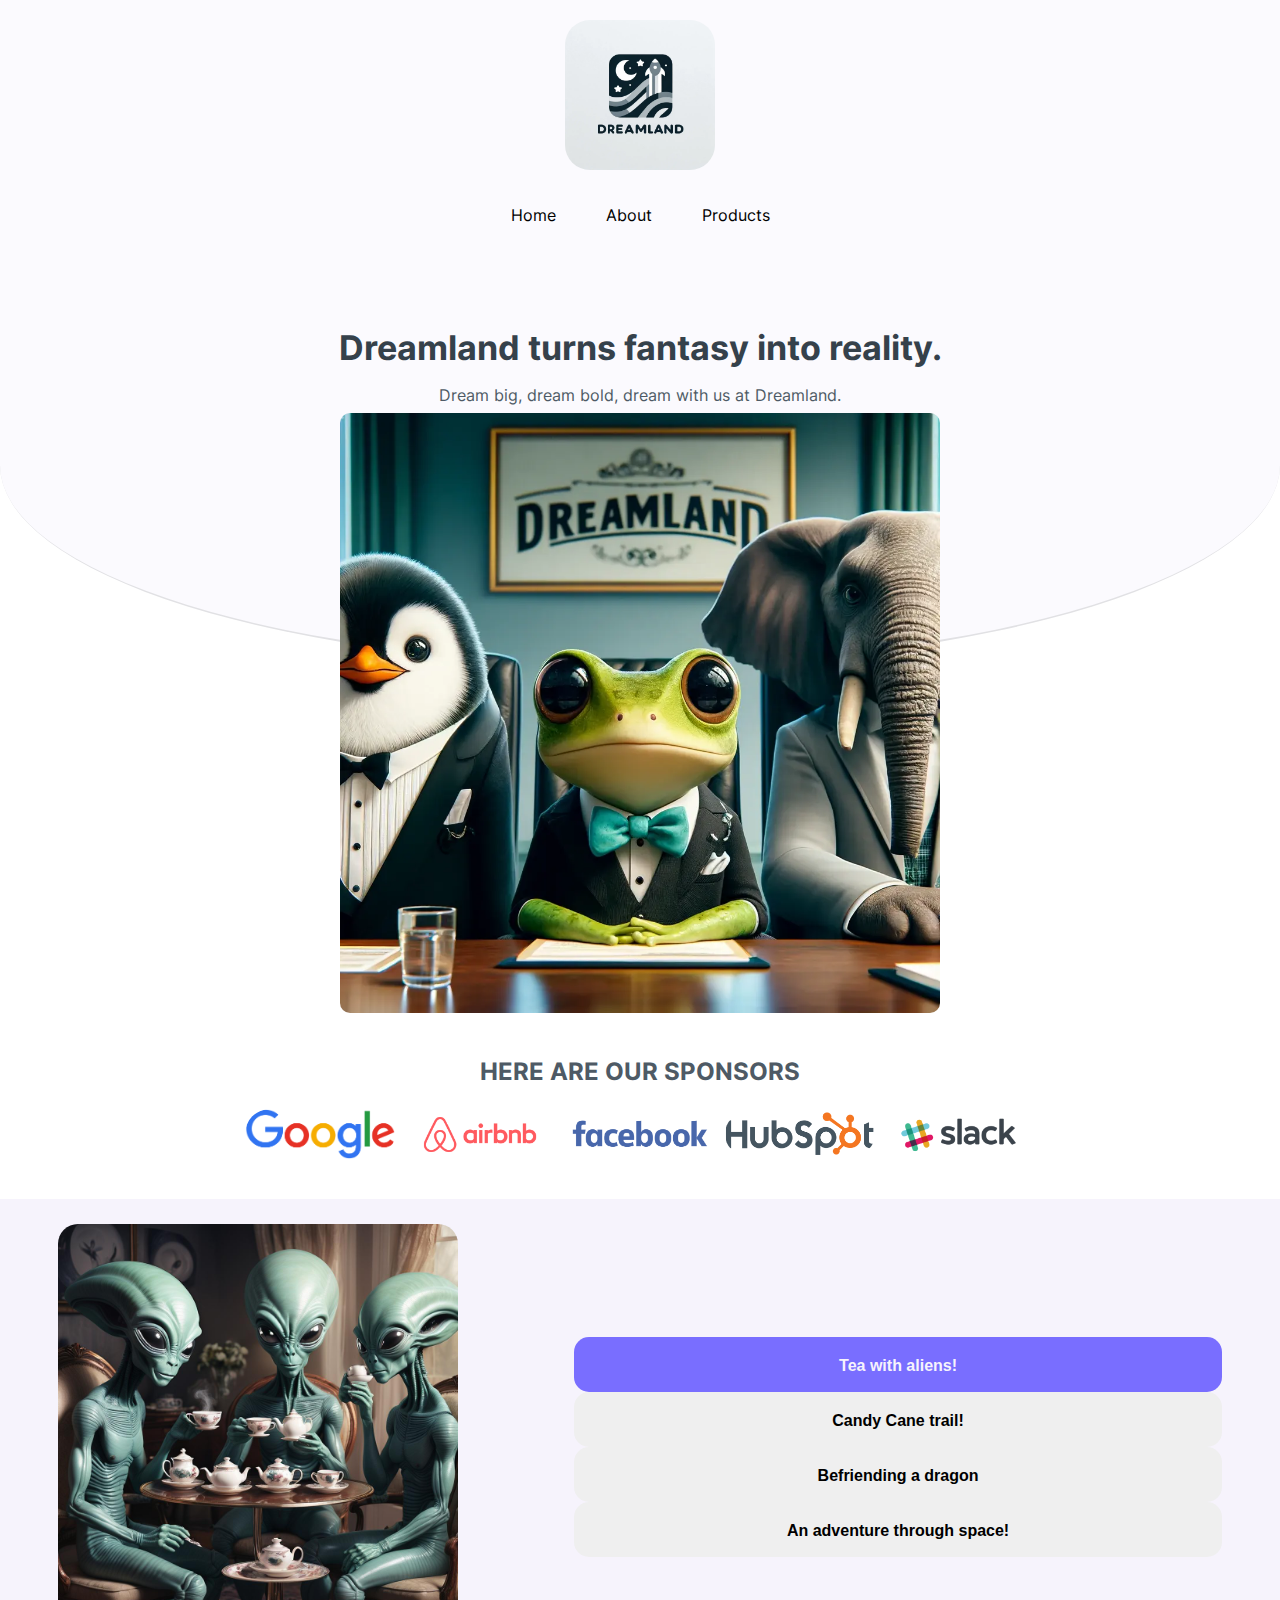
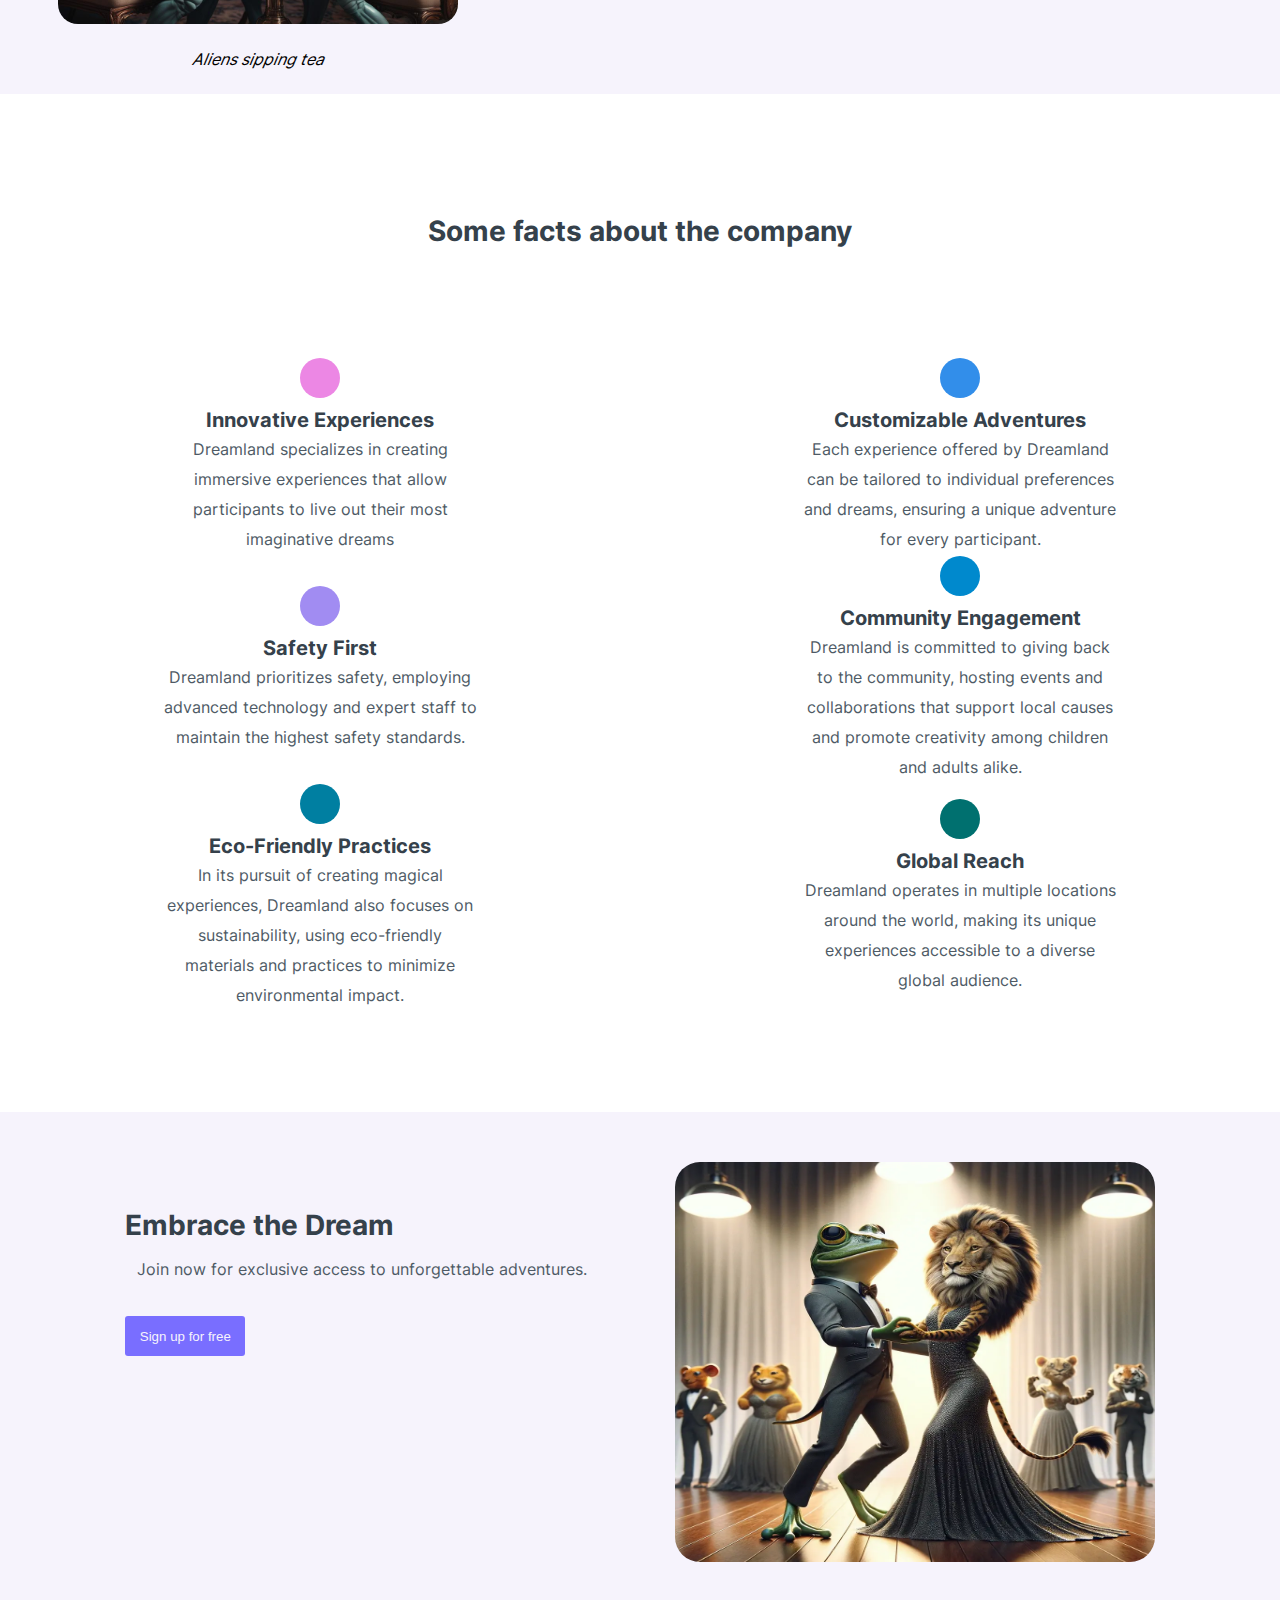
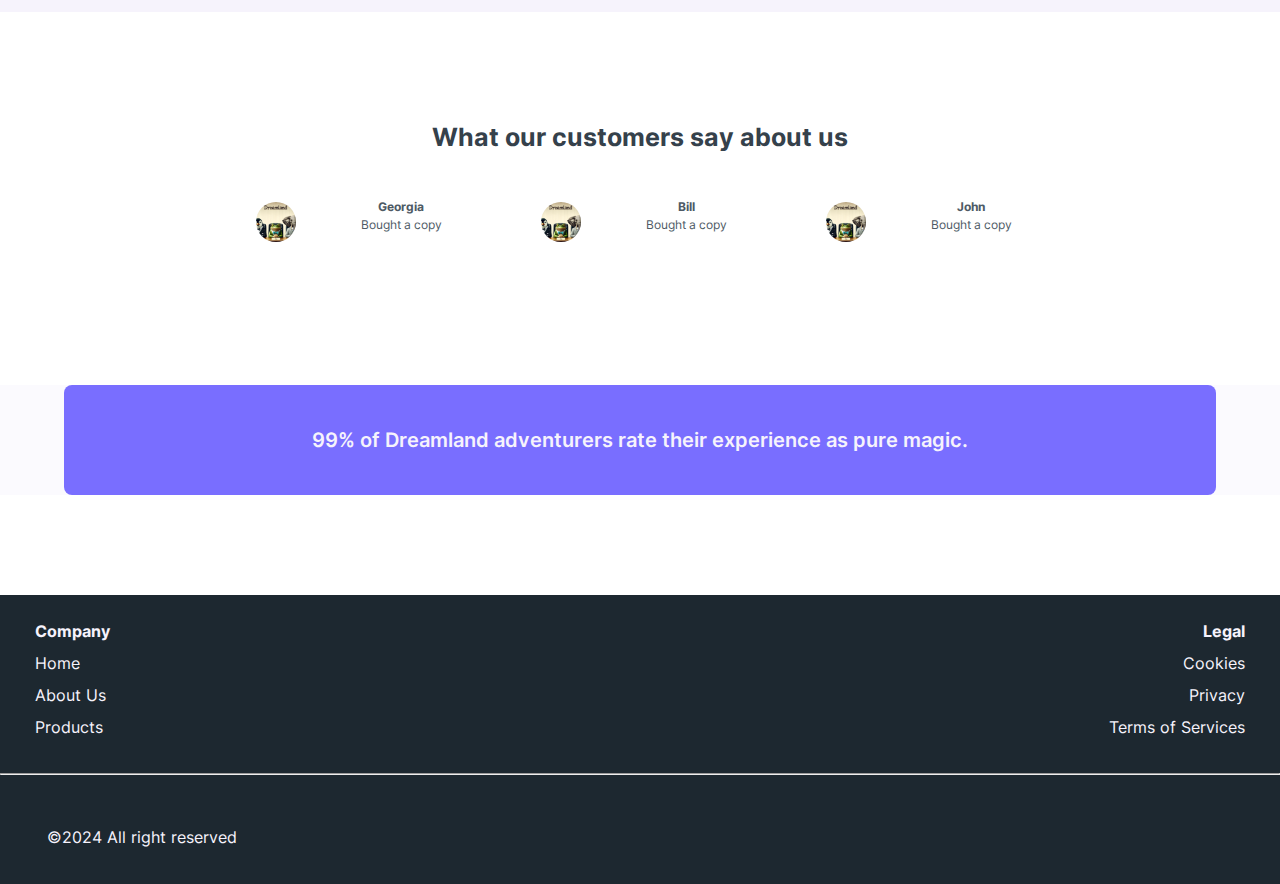
==== commit 3f1daa77: "Merge branch 'main' into logo" ====
--- a/index.html
+++ b/index.html
@@ -1,20 +1,19 @@
 <!DOCTYPE html>
 <html lang="en">
-  <head>
-    <meta charset="UTF-8" />
-    <meta name="viewport" content="width=device-width, initial-scale=1.0" />
-    <link rel="stylesheet" href="./css/global_style.css" />
-    <title>Dream Generator</title>
-    <!--Below is the CDN for font awesome-->
-    <link
-      rel="stylesheet"
-      href="https://cdnjs.cloudflare.com/ajax/libs/font-awesome/6.5.2/css/all.min.css"
-      integrity="sha512-SnH5WK+bZxgPHs44uWIX+LLJAJ9/2PkPKZ5QiAj6Ta86w+fsb2TkcmfRyVX3pBnMFcV7oQPJkl9QevSCWr3W6A=="
-      crossorigin="anonymous"
-      referrerpolicy="no-referrer"
-    />
-    <!-- Js files below -->
-  </head>
+
+
+<head>
+	<meta charset="UTF-8" />
+	<meta name="viewport" content="width=device-width, initial-scale=1.0" />
+	<link rel="stylesheet" href="./css/global_style.css" />
+	<title>Dream Generator</title>
+	<!--Below is the CDN for font awesome-->
+	<link rel="stylesheet" href="https://cdnjs.cloudflare.com/ajax/libs/font-awesome/6.5.2/css/all.min.css"
+		integrity="sha512-SnH5WK+bZxgPHs44uWIX+LLJAJ9/2PkPKZ5QiAj6Ta86w+fsb2TkcmfRyVX3pBnMFcV7oQPJkl9QevSCWr3W6A=="
+		crossorigin="anonymous" referrerpolicy="no-referrer" />
+	<!-- linking icon -->
+	<link rel="icon" type="image/x-ico" href="./assets/favicon/favicon.ico">
+</head>
 
   <body>
     <div class="nav-container-desktop white-container">
@@ -128,134 +127,121 @@
         </div>
       </section>
 
-      <section class="fact-container">
-        <h2 class="fact-header">Some facts about the company</h2>
-
-        <div id="facts-display"></div>
-      </section>
-
-      <section class="sign-up-container gray-container">
-        <div class="sign-up-info">
-          <h2>Embrace the Dream</h2>
-          <p>Join now for exclusive access to unforgettable adventures.</p>
-          <button class="btn sign-up-btn">
-            <a href="about.html#sectionID">Sign up for free</a>
-          </button>
-        </div>
-        <img class="sign-up-img" src="./assets/images/signup.webp" />
-      </section>
-      <section class="review-container">
-        <h2 class="review-title">What our customers say about us</h2>
-        <q class="review-quote review-details-georgia currently-selected-review"
-          >Absolutely magical! Dreamland made my wildest space dreams come
-          true.</q
-        >
-        <q class="review-quote review-details-bill"
-          >Dreamland crafted an unforgettable extraterrestial tea party and
-          turned my wildest dreams into reality.</q
-        >
-        <q class="review-quote review-details-john"
-          >Dreamland is a gateway to endless possibilities. My dragon encounter
-          was simply magical.</q
-        >
-        <div class="reviews">
-          <div
-            class="individual-reviews review-details-georgia currently-selected-review-button"
-          >
-            <img class="review-img" src="./assets/images/georgia.webp" />
-            <div class="recent-purchase">
-              <strong>
-                <p class="review-name">Georgia</p>
-              </strong>
-              <p class="review-name-info">Flew through space</p>
-            </div>
-          </div>
-          <div class="individual-reviews review-details-bill">
-            <img class="review-img" src="./assets/images/spoonman.webp" />
-            <div class="recent-purchase">
-              <strong>
-                <p class="review-name">Bill</p>
-              </strong>
-              <p class="review-name-info">Had tea with aliens</p>
-            </div>
-          </div>
-          <div class="individual-reviews review-details-john">
-            <img class="review-img" src="./assets/images/breadman.webp" />
-            <div class="recent-purchase">
-              <strong>
-                <p class="review-name">John</p>
-              </strong>
-              <p class="review-name-info">Befriended a dragon</p>
-            </div>
-          </div>
-        </div>
-      </section>
-      <section class="statistics-container white-container">
-        <p class="purple-container">
-          99% of Dreamland adventurers rate their experience as pure magic.
-        </p>
-      </section>
-    </main>
-    <footer class="footer-mobile">
-      <div class="footer-nav">
-        <details class="footer-details">
-          <summary class="footer-summary">Company</summary>
-          <ul class="footer-list">
-            <li><a href="index.html">Home</a></li>
-            <li><a href="about.html">About Us</a></li>
-            <li><a href="products.html">Products</a></li>
-          </ul>
-        </details>
-      </div>
-      <div class="legal">
-        <details class="footer-details">
-          <summary class="footer-summary">Legal</summary>
-          <ul class="footer-list">
-            <li>Cookies</li>
-            <li>Privacy</li>
-            <li>Terms of Services</li>
-          </ul>
-        </details>
-      </div>
-      <hr class="footer-hr" />
-      <div class="copyright">
-        <p>&copy2024 All right reserved</p>
-      </div>
-    </footer>
-    <footer class="footer-desktop">
-      <div class="top-footer">
-        <div class="footer-nav">
-          <ul>
-            <li><strong>Company</strong></li>
-            <li><a href="index.html">Home</a></li>
-            <li><a href="about.html">About Us</a></li>
-            <li><a href="products.html">Products</a></li>
-          </ul>
-        </div>
-        <div class="legal">
-          <ul>
-            <li><strong>Legal</strong></li>
-            <li>Cookies</li>
-            <li>Privacy</li>
-            <li>Terms of Services</li>
-          </ul>
-        </div>
-      </div>
-      <hr />
-      <div class="bottom-footer">
-        <div class="copyright">
-          <p>&copy;2024 All right reserved</p>
-        </div>
-        <div class="socials">
-          <i class="fa-brands fa-instagram"></i>
-          <i class="fa-brands fa-dribbble"></i>
-          <i class="fa-brands fa-twitter"></i>
-          <i class="fa-brands fa-youtube"></i>
-        </div>
-      </div>
-    </footer>
-    <script src="./js/facts.js"></script>
-    <script src="./js/tabs.js"></script>
-    <script src="./js/reviews.js"></script>
-  </body>
+
+		<section class="fact-container">
+			<h2 class="fact-header">Some facts about the company</h2>
+
+			<div id="facts-display"></div>
+		</section>
+
+		<section class="sign-up-container gray-container">
+			<div class="sign-up-info">
+				<h2>Embrace the Dream</h2>
+				<p>Join now for exclusive access to unforgettable adventures.</p>
+				<button class="btn sign-up-btn"> <a href="about.html#sectionID">Sign up for free</a></button>
+			</div>
+			<img class="sign-up-img" src="./assets/images/signup.webp" />
+		</section>
+		<section class="review-container">
+			<h2 class="review-title">What our customers say about us</h2>
+			<q class="review-quote">"Absolutely magical! Dreamland made my wildest dreams come true."</q>
+			<div class="reviews">
+				<div class="individual-reviews purple-top">
+					<img class="review-img" src="./assets/images/penguin.jpg" />
+					<div class="recent-purchase">
+						<strong>
+							<p class="review-name">Georgia</p>
+						</strong>
+						<p class="review-name-info">Bought a copy</p>
+					</div>
+				</div>
+				<div class="individual-reviews">
+					<img class="review-img" src="./assets/images/penguin.jpg" />
+					<div class="recent-purchase">
+						<strong>
+							<p class="review-name">Bill</p>
+						</strong>
+						<p class="review-name-info">Bought a copy</p>
+					</div>
+				</div>
+				<div class="individual-reviews">
+					<img class="review-img" src="./assets/images/penguin.jpg" />
+					<div class="recent-purchase">
+						<strong>
+							<p class="review-name">John</p>
+						</strong>
+						<p class="review-name-info">Bought a copy</p>
+					</div>
+				</div>
+			</div>
+		</section>
+		<section class="statistics-container white-container">
+			<p class="purple-container">
+				99% of Dreamland adventurers rate their experience as pure magic.
+			</p>
+		</section>
+	</main>
+	<footer class="footer-mobile">
+		<div class="footer-nav">
+			<details class="footer-details">
+				<summary class="footer-summary">Company</summary>
+				<ul class="footer-list">
+					<li><a href="index.html">Home</a></li>
+					<li><a href="about.html">About Us</a></li>
+					<li><a href="products.html">Products</a></li>
+				</ul>
+			</details>
+		</div>
+		<div class="legal">
+			<details class="footer-details">
+				<summary class="footer-summary">Legal</summary>
+				<ul class="footer-list">
+					<li>Cookies</li>
+					<li>Privacy</li>
+					<li>Terms of Services</li>
+				</ul>
+			</details>
+		</div>
+		<hr class="footer-hr" />
+		<div class="copyright">
+			<p>&copy2024 All right reserved</p>
+		</div>
+	</footer>
+	<footer class="footer-desktop">
+		<div class="top-footer">
+			<div class="footer-nav">
+				<ul>
+					<li><strong>Company</strong></li>
+					<li><a href="index.html">Home</a></li>
+					<li><a href="about.html">About Us</a></li>
+					<li><a href="products.html">Products</a></li>
+				</ul>
+			</div>
+			<div class="legal">
+				<ul>
+					<li><strong>Legal</strong></li>
+					<li>Cookies</li>
+					<li>Privacy</li>
+					<li>Terms of Services</li>
+				</ul>
+			</div>
+		</div>
+		<hr />
+		<div class="bottom-footer">
+			<div class="copyright">
+				<p>&copy;2024 All right reserved</p>
+			</div>
+			<div class="socials">
+				<i class="fa-brands fa-instagram"></i>
+				<i class="fa-brands fa-dribbble"></i>
+				<i class="fa-brands fa-twitter"></i>
+				<i class="fa-brands fa-youtube"></i>
+			</div>
+		</div>
+	</footer>
+	<script src="./js/facts.js"></script>
+	<script src="./js/tabs.js"></script>
+</body>
+
 </html>
+
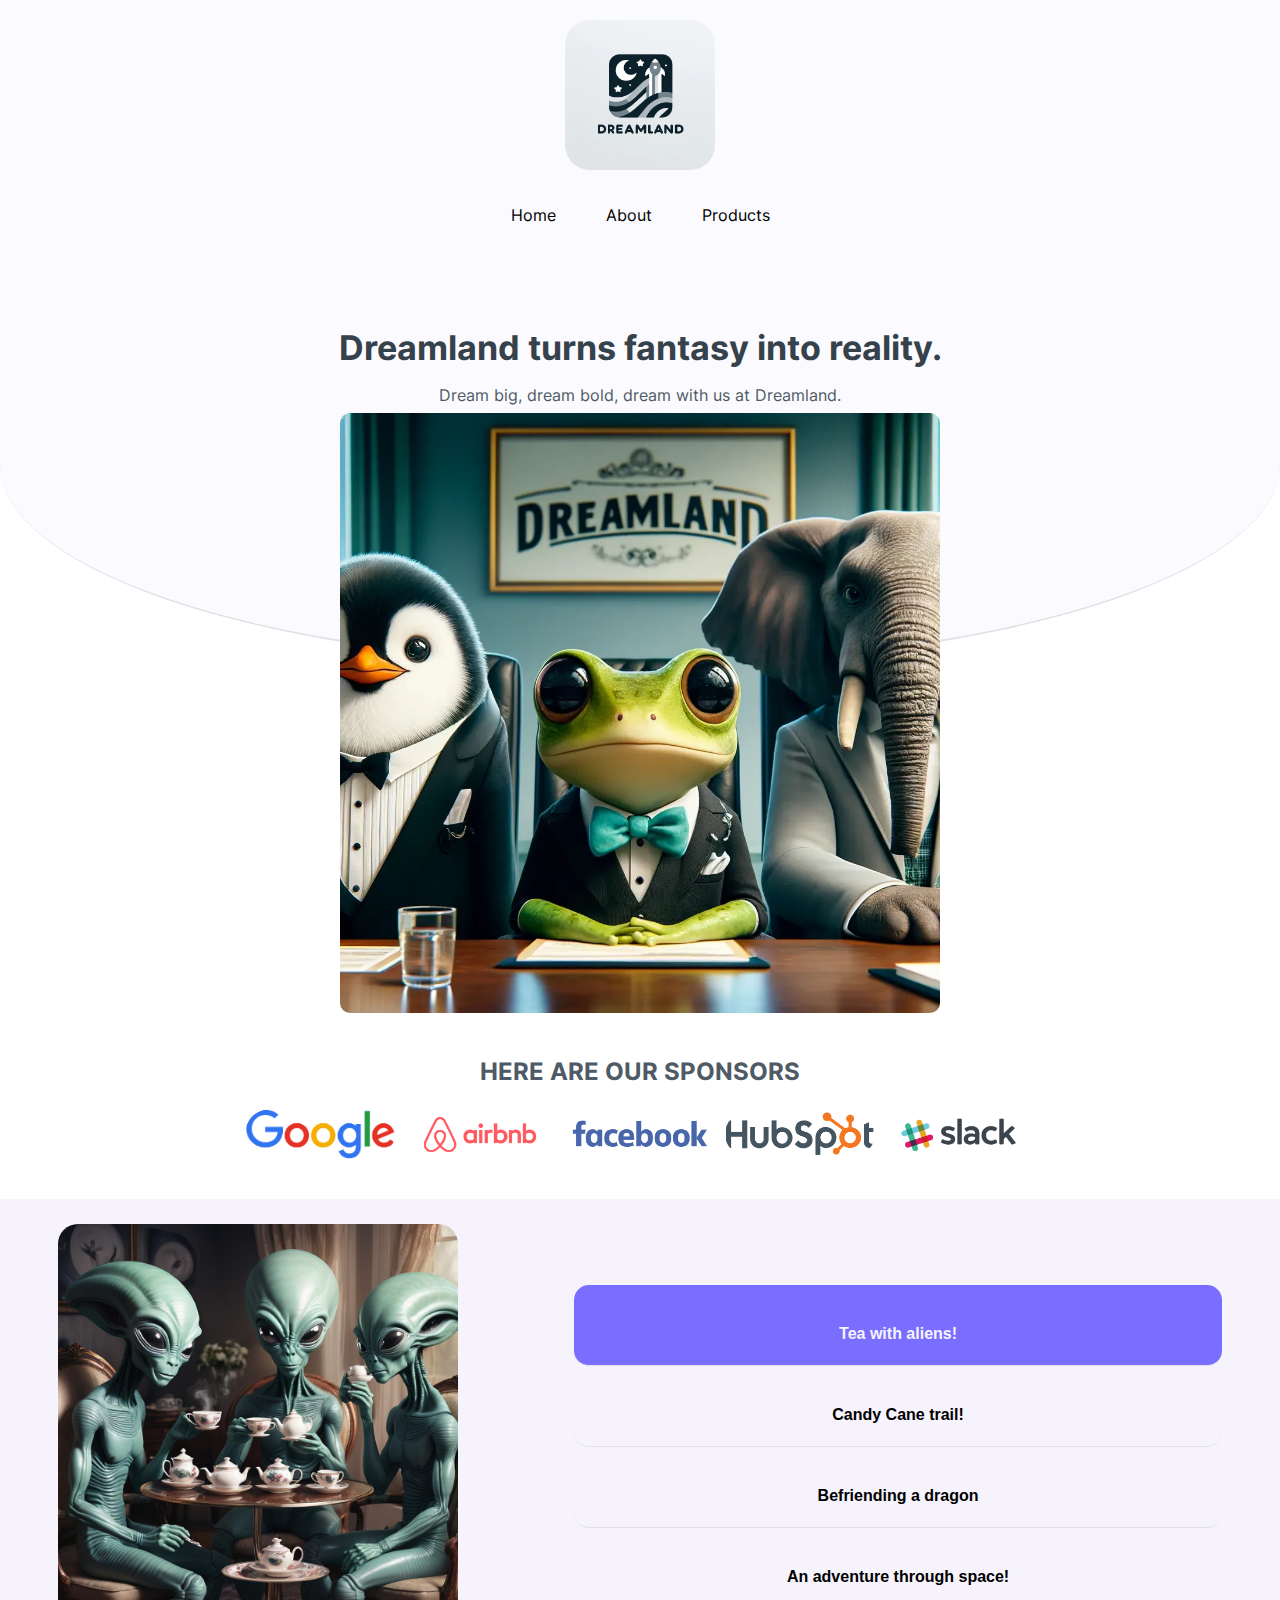
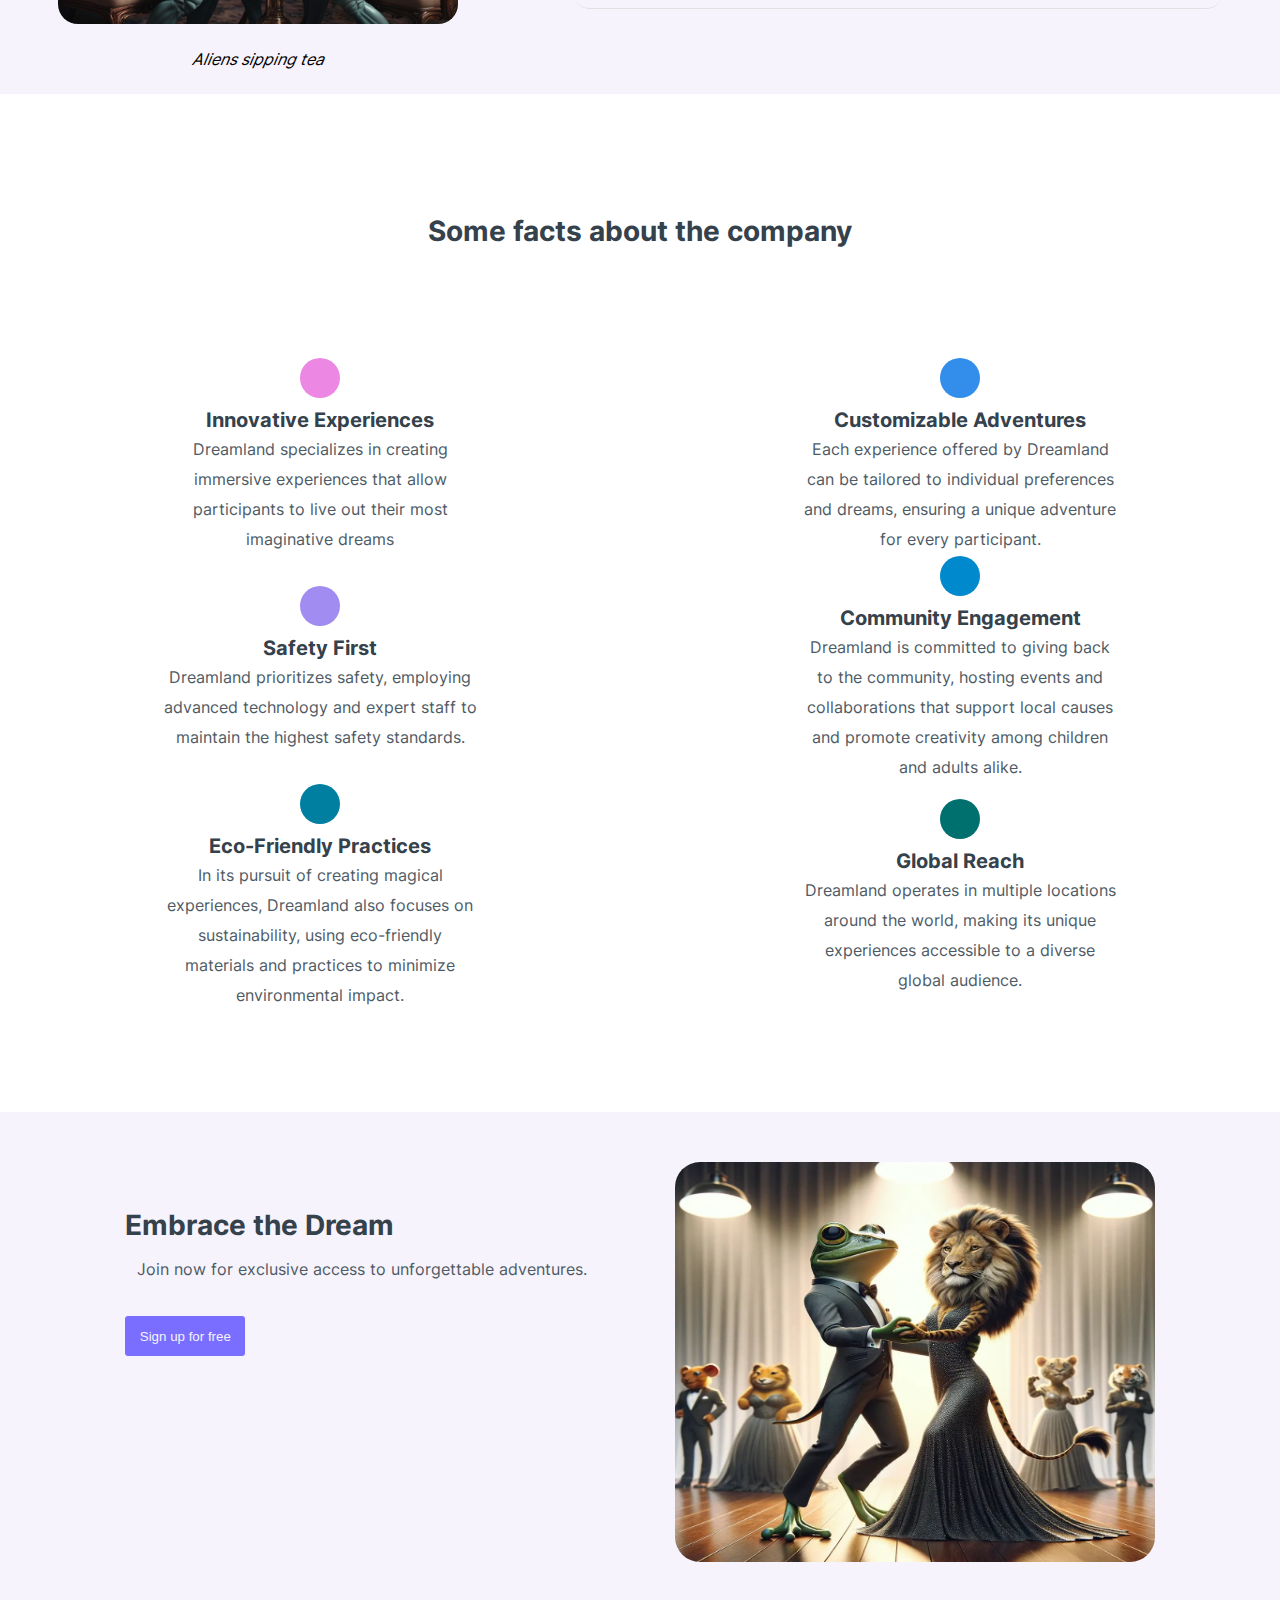
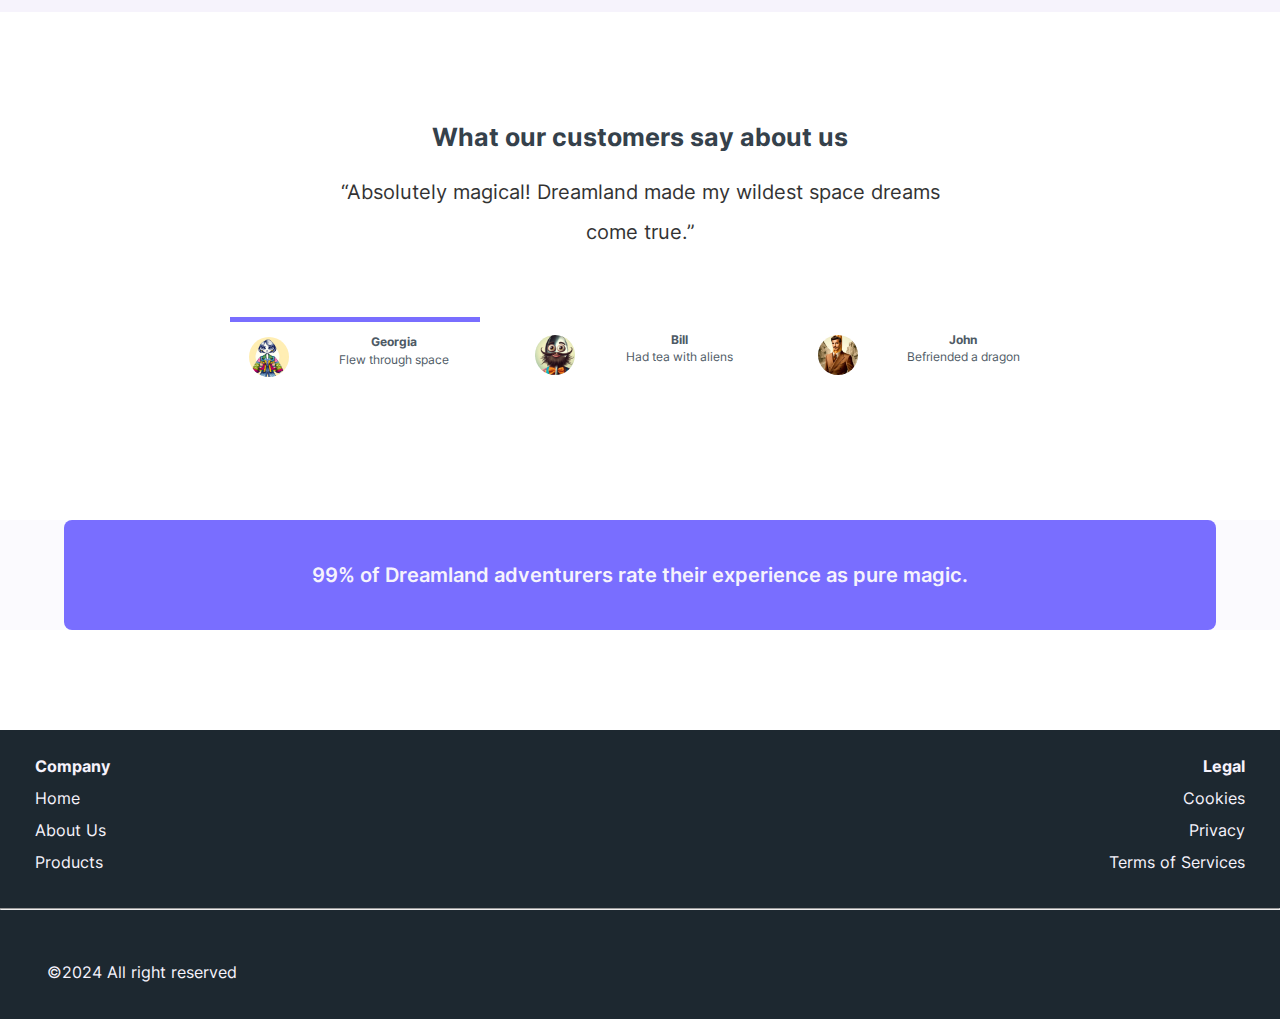
==== commit acb219c2: "fix reviews" ====
--- a/index.html
+++ b/index.html
@@ -15,117 +15,82 @@
 	<link rel="icon" type="image/x-ico" href="./assets/favicon/favicon.ico">
 </head>
 
-  <body>
-    <div class="nav-container-desktop white-container">
-      <a class="logo-link" href="./index.html"
-        ><img class="logo" src="./assets/images/logo.png"
-      /></a>
-      <nav class="navbar">
-        <ul class="navbar-link">
-          <li><a href="index.html">Home</a></li>
-          <li><a href="about.html">About</a></li>
-          <li><a href="products.html">Products</a></li>
-        </ul>
-      </nav>
-    </div>
-    <div class="nav-container-mobile white-container">
-      <img class="logo" src="./assets/images/logo.png" />
-      <details>
-        <summary class="menu-title">
-          <i class="fa-solid fa-bars"></i>
-        </summary>
-        <nav class="navbar">
-          <ul class="navbar-link">
-            <li><a href="index.html" class="navbar-item">Home</a></li>
-            <li><a href="about.html" class="navbar-item">About</a></li>
-            <li><a href="products.html" class="navbar-item">Products</a></li>
-          </ul>
-        </nav>
-      </details>
-    </div>
-    <div class="hero-container white-container">
-      <h1>Dreamland turns fantasy into reality.</h1>
-      <p>Dream big, dream bold, dream with us at Dreamland.</p>
-      <img class="hero-img" src="./assets/images/header.jpg" />
-    </div>
-    <main>
-      <section class="sponsors-container">
-        <p><strong> HERE ARE OUR SPONSORS</strong></p>
-        <div class="logos">
-          <img
-            class="logo-img"
-            src="./assets/images/sponsors-pictures/google.png"
-          />
-          <img
-            class="logo-img"
-            src="./assets/images/sponsors-pictures/airbnb_logo.png"
-          />
-          <img
-            class="logo-img"
-            src="./assets/images/sponsors-pictures/facebook.png"
-          />
-          <img
-            class="logo-img"
-            src="./assets/images/sponsors-pictures/hubspot1.png"
-          />
-          <img
-            class="logo-img"
-            src="./assets/images/sponsors-pictures/slack_logo1.png"
-          />
-        </div>
-      </section>
-      <section class="services gray-container">
-        <div class="display-services" id="display-services">
-          <div
-            class="service-details service-details-aliens currently-selected-service"
-          >
-            <img
-              src="./assets/images/tabs-images/aliens-tea.jpg"
-              alt="Aliens sipping tea"
-            />
-            <figcaption>Aliens sipping tea</figcaption>
-          </div>
-          <div class="service-details service-details-candy">
-            <img
-              src="./assets/images/tabs-images/candy-cane.jpg"
-              alt="Candy cane trail"
-            />
-            <figcaption>Candy cane trail</figcaption>
-          </div>
-          <div class="service-details service-details-dragon">
-            <img
-              src="./assets/images/tabs-images/dragon.jpg"
-              alt="Dinner with a dragon"
-            />
-            <figcaption>Dinner with a dragon</figcaption>
-          </div>
-          <div class="service-details service-details-spacerocket">
-            <img
-              src="./assets/images/tabs-images/spacerocket.jpg"
-              alt="spacerocket"
-            />
-            <figcaption>A journey through space</figcaption>
-          </div>
-        </div>
-        <div class="service-buttons">
-          <button
-            class="services-buttons currently-selected-button"
-            id="aliens"
-            value="aliens"
-          >
-            Tea with aliens!
-          </button>
-          <button class="services-buttons" id="candy" value="candy">
-            Candy Cane trail!
-          </button>
-          <button class="services-buttons" id="dragon" value="dragon">
-            Befriending a dragon
-          </button>
-          <button class="services-buttons" id="spacerocket" value="spacerocket">
-            An adventure through space!
-          </button>
-        </div>
-      </section>
+<body>
+	<div class="nav-container-desktop white-container">
+		<a class="logo-link" href="./index.html"><img class="logo" src="./assets/images/logo.png" /></a>
+		<nav class="navbar">
+			<ul class="navbar-link">
+				<li><a href="index.html">Home</a></li>
+				<li><a href="about.html">About</a></li>
+				<li><a href="products.html">Products</a></li>
+			</ul>
+		</nav>
+	</div>
+	<div class="nav-container-mobile white-container">
+		<img class="logo" src="./assets/images/logo.png" />
+		<details>
+			<summary class="menu-title">
+				<i class="fa-solid fa-bars"></i>
+			</summary>
+			<nav class="navbar">
+				<ul class="navbar-link">
+					<li><a href="index.html" class="navbar-item">Home</a></li>
+					<li><a href="about.html" class="navbar-item">About</a></li>
+					<li><a href="products.html" class="navbar-item">Products</a></li>
+				</ul>
+			</nav>
+		</details>
+	</div>
+	<div class="hero-container white-container">
+		<h1>Dreamland turns fantasy into reality.</h1>
+		<p>Dream big, dream bold, dream with us at Dreamland.</p>
+		<img class="hero-img" src="./assets/images/header.jpg" />
+	</div>
+	<main>
+		<section class="sponsors-container">
+			<p><strong> HERE ARE OUR SPONSORS</strong></p>
+			<div class="logos">
+				<img class="logo-img" src="./assets/images/sponsors-pictures/google.png" />
+				<img class="logo-img" src="./assets/images/sponsors-pictures/airbnb_logo.png" />
+				<img class="logo-img" src="./assets/images/sponsors-pictures/facebook.png" />
+				<img class="logo-img" src="./assets/images/sponsors-pictures/hubspot1.png" />
+				<img class="logo-img" src="./assets/images/sponsors-pictures/slack_logo1.png" />
+			</div>
+		</section>
+		<section class="services gray-container">
+			<div class="display-services" id="display-services">
+				<div class="service-details service-details-aliens currently-selected-service">
+					<img src="./assets/images/tabs-images/aliens-tea.jpg" alt="Aliens sipping tea" />
+					<figcaption>Aliens sipping tea</figcaption>
+				</div>
+				<div class="service-details service-details-candy">
+					<img src="./assets/images/tabs-images/candy-cane.jpg" alt="Candy cane trail" />
+					<figcaption>Candy cane trail</figcaption>
+				</div>
+				<div class="service-details service-details-dragon">
+					<img src="./assets/images/tabs-images/dragon.jpg" alt="Dinner with a dragon" />
+					<figcaption>Dinner with a dragon</figcaption>
+				</div>
+				<div class="service-details service-details-spacerocket">
+					<img src="./assets/images/tabs-images/spacerocket.jpg" alt="spacerocket" />
+					<figcaption>A journey through space</figcaption>
+				</div>
+			</div>
+			<div class="service-buttons">
+				<button class="services-buttons currently-selected-button" id="aliens" value="aliens">
+					Tea with aliens!
+				</button>
+				<button class="services-buttons" id="candy" value="candy">
+					Candy Cane trail!
+				</button>
+				<button class="services-buttons" id="dragon" value="dragon">
+					Befriending a dragon
+				</button>
+				<button class="services-buttons" id="spacerocket" value="spacerocket">
+					An adventure through space!
+				</button>
+			</div>
+		</section>
 
 
 		<section class="fact-container">
@@ -138,39 +103,48 @@
 			<div class="sign-up-info">
 				<h2>Embrace the Dream</h2>
 				<p>Join now for exclusive access to unforgettable adventures.</p>
-				<button class="btn sign-up-btn"> <a href="about.html#sectionID">Sign up for free</a></button>
+				<button class="btn sign-up-btn">
+					<a href="about.html#sectionID">Sign up for free</a>
+				</button>
 			</div>
 			<img class="sign-up-img" src="./assets/images/signup.webp" />
 		</section>
 		<section class="review-container">
 			<h2 class="review-title">What our customers say about us</h2>
-			<q class="review-quote">"Absolutely magical! Dreamland made my wildest dreams come true."</q>
+			<q class="review-quote review-details-georgia currently-selected-review">Absolutely magical! Dreamland made
+				my wildest space dreams come
+				true.</q>
+			<q class="review-quote review-details-bill">Dreamland crafted an unforgettable extraterrestial tea party and
+				turned my wildest dreams into reality.</q>
+			<q class="review-quote review-details-john">Dreamland is a gateway to endless possibilities. My dragon
+				encounter
+				was simply magical.</q>
 			<div class="reviews">
-				<div class="individual-reviews purple-top">
-					<img class="review-img" src="./assets/images/penguin.jpg" />
+				<div class="individual-reviews review-details-georgia currently-selected-review-button">
+					<img class="review-img" src="./assets/images/georgia.webp" />
 					<div class="recent-purchase">
 						<strong>
 							<p class="review-name">Georgia</p>
 						</strong>
-						<p class="review-name-info">Bought a copy</p>
+						<p class="review-name-info">Flew through space</p>
 					</div>
 				</div>
-				<div class="individual-reviews">
-					<img class="review-img" src="./assets/images/penguin.jpg" />
+				<div class="individual-reviews review-details-bill">
+					<img class="review-img" src="./assets/images/spoonman.webp" />
 					<div class="recent-purchase">
 						<strong>
 							<p class="review-name">Bill</p>
 						</strong>
-						<p class="review-name-info">Bought a copy</p>
+						<p class="review-name-info">Had tea with aliens</p>
 					</div>
 				</div>
-				<div class="individual-reviews">
-					<img class="review-img" src="./assets/images/penguin.jpg" />
+				<div class="individual-reviews review-details-john">
+					<img class="review-img" src="./assets/images/breadman.webp" />
 					<div class="recent-purchase">
 						<strong>
 							<p class="review-name">John</p>
 						</strong>
-						<p class="review-name-info">Bought a copy</p>
+						<p class="review-name-info">Befriended a dragon</p>
 					</div>
 				</div>
 			</div>
@@ -241,7 +215,7 @@
 	</footer>
 	<script src="./js/facts.js"></script>
 	<script src="./js/tabs.js"></script>
+	<script src="./js/reviews.js"></script>
 </body>
 
-</html>
-
+</html>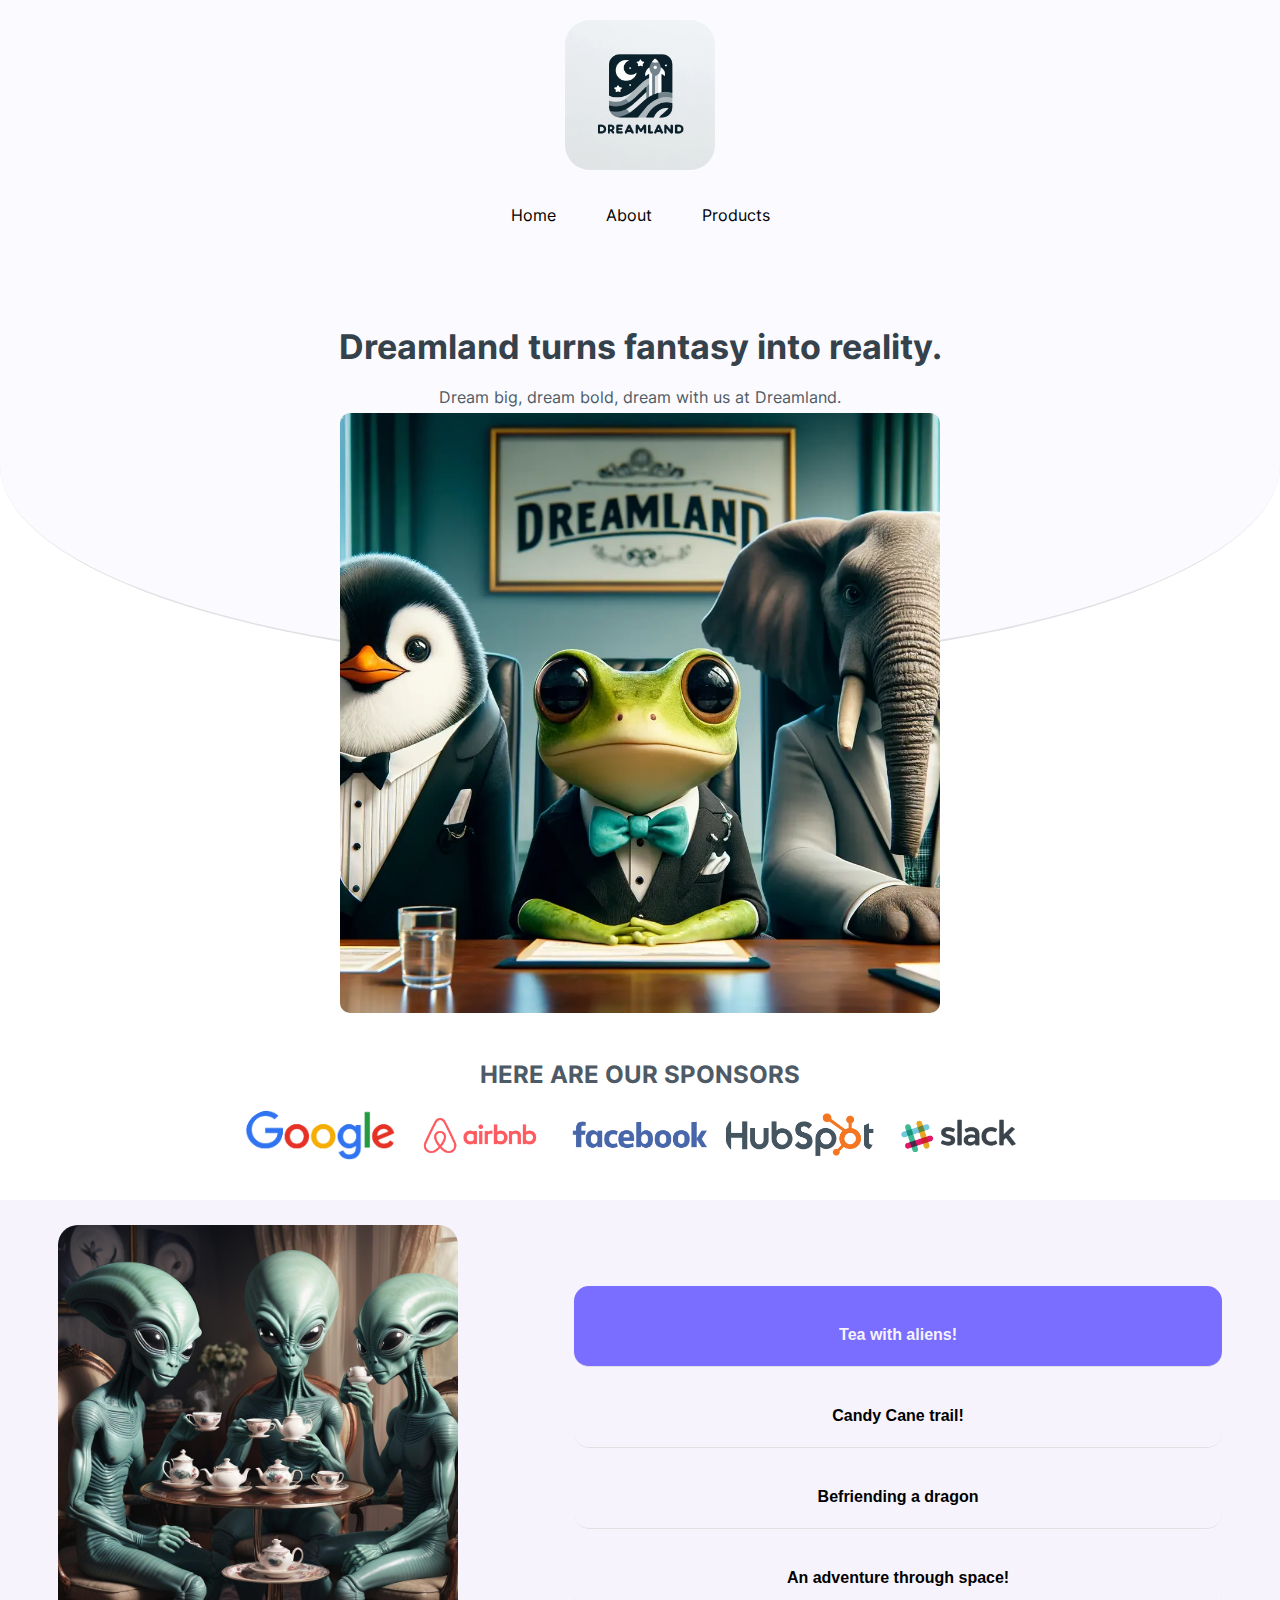
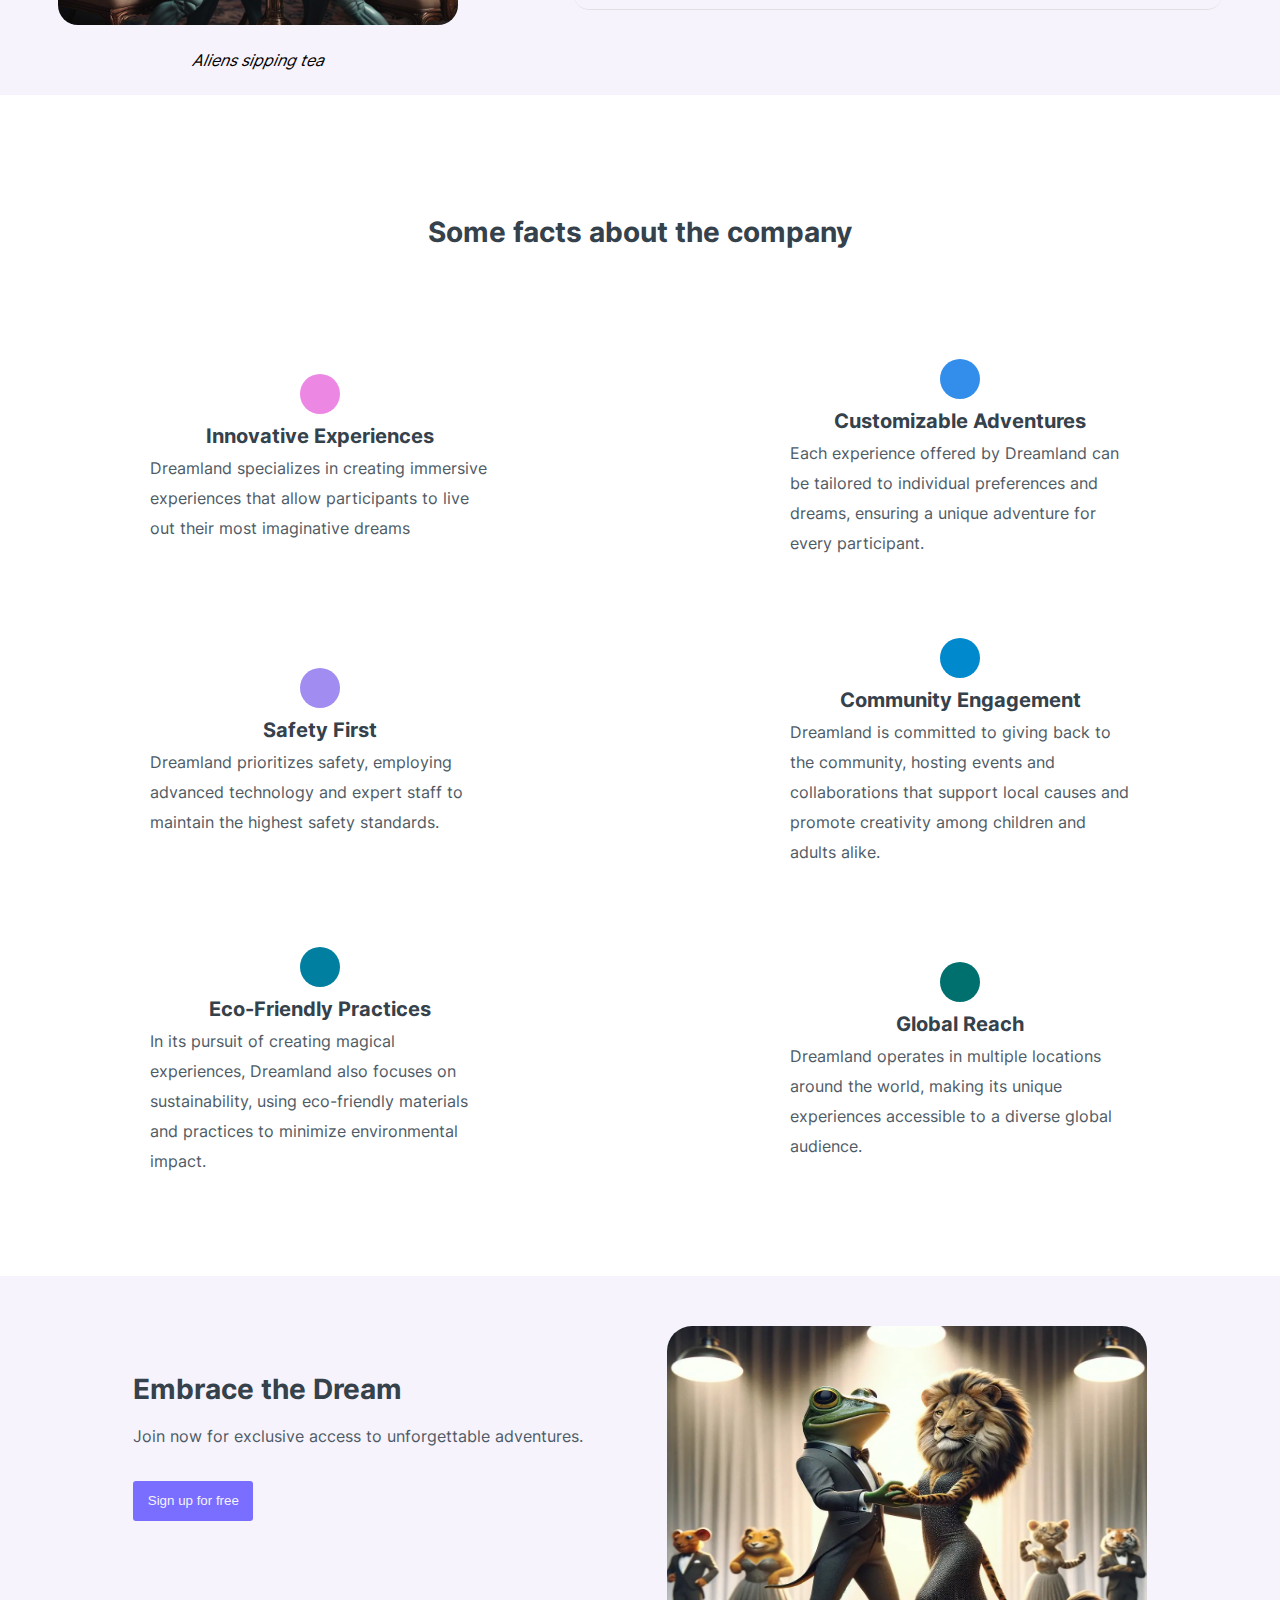
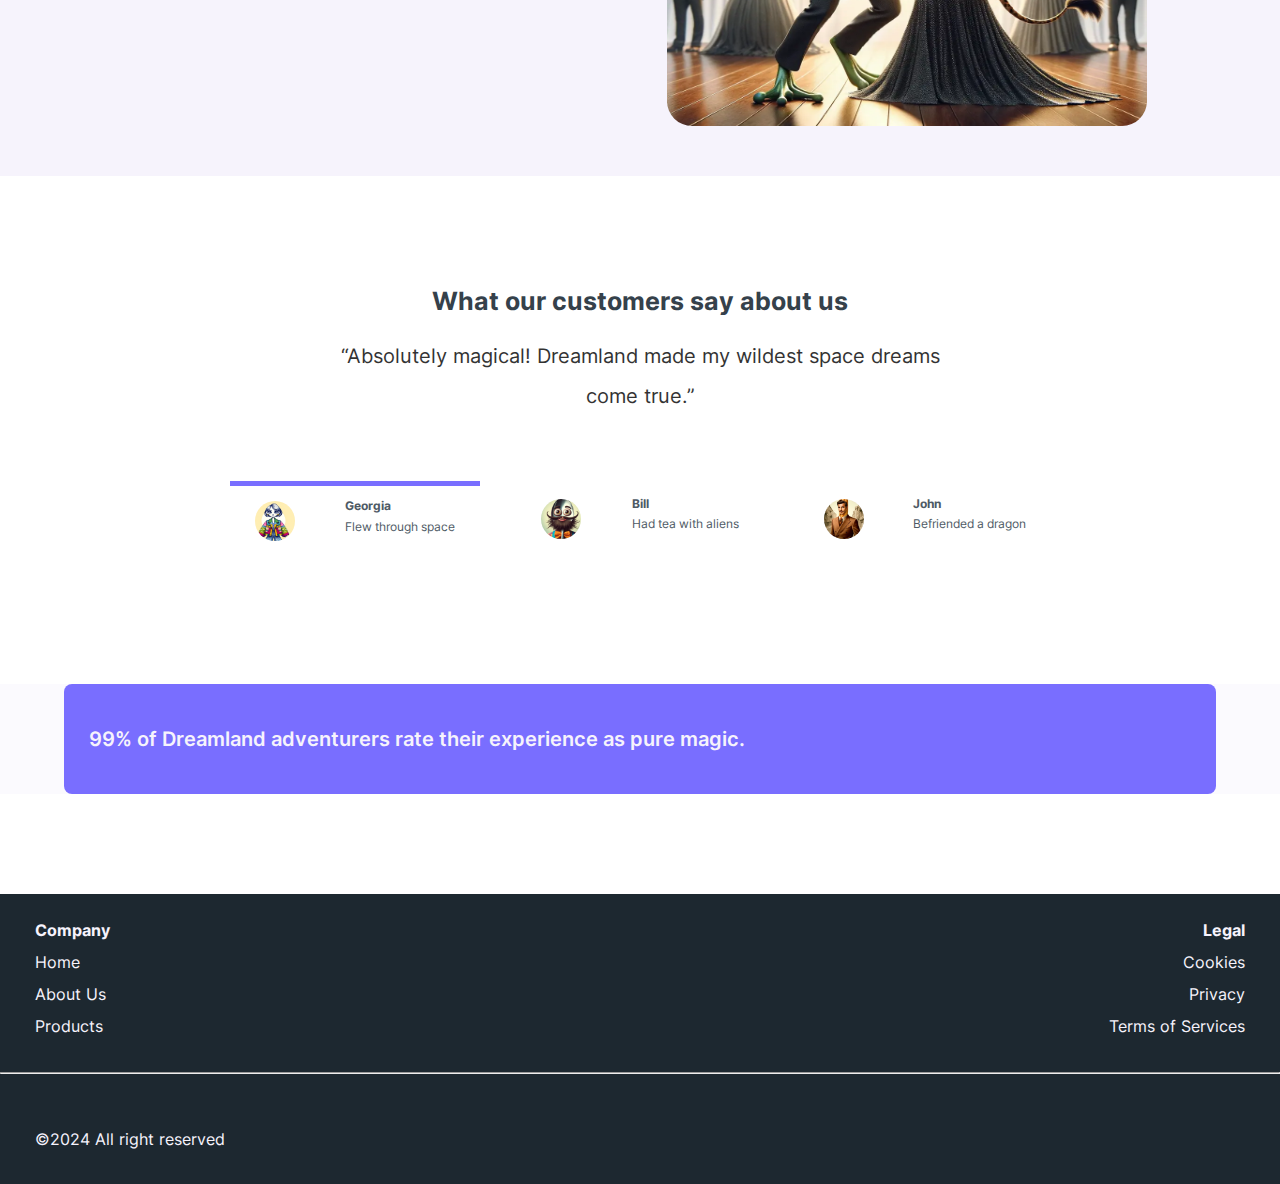
==== commit 0403fa37: "p fixed / unnecesarry comments removed" ====
--- a/index.html
+++ b/index.html
@@ -102,7 +102,7 @@
 		<section class="sign-up-container gray-container">
 			<div class="sign-up-info">
 				<h2>Embrace the Dream</h2>
-				<p>Join now for exclusive access to unforgettable adventures.</p>
+				<p class="address">Join now for exclusive access to unforgettable adventures.</p>
 				<button class="btn sign-up-btn">
 					<a href="about.html#sectionID">Sign up for free</a>
 				</button>
